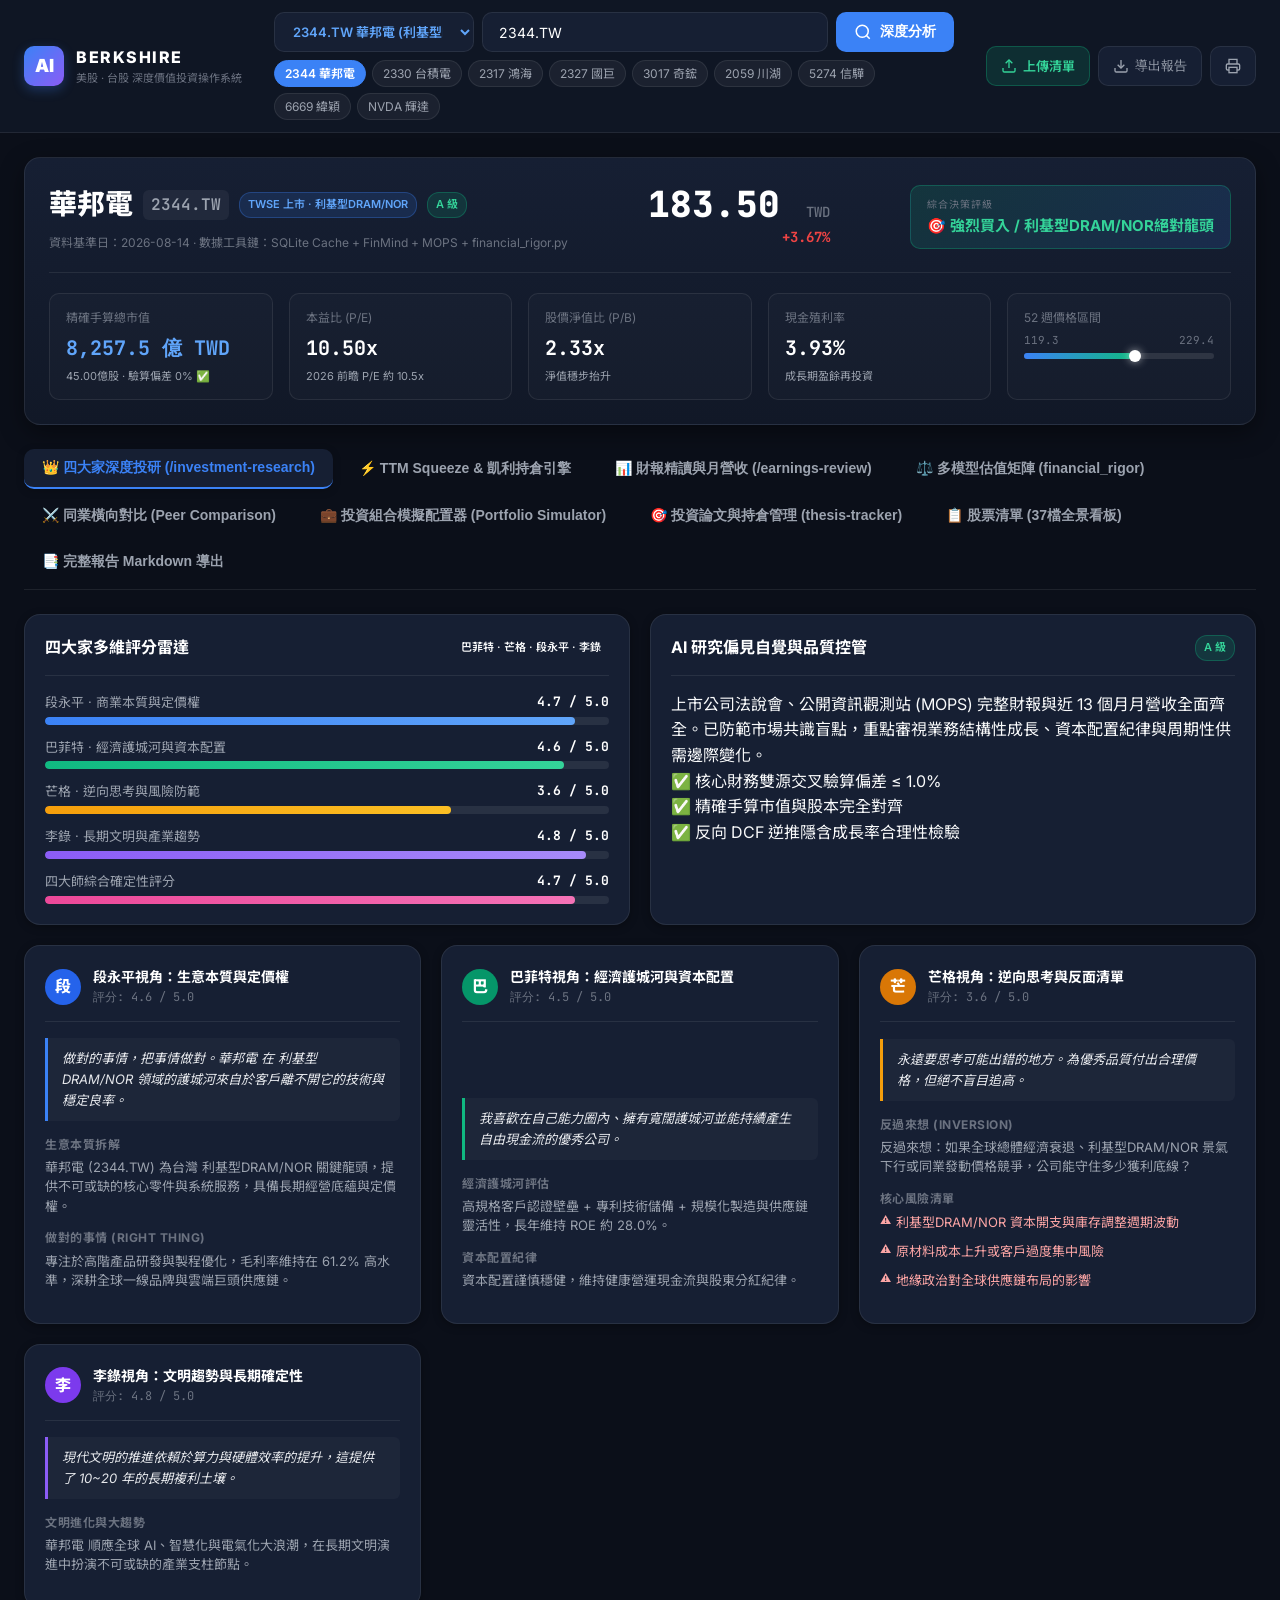
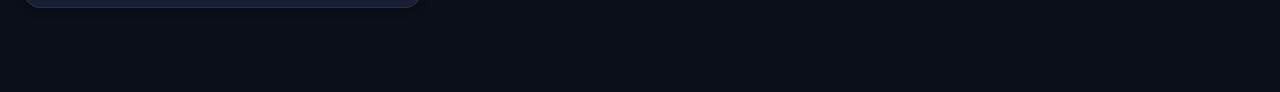
==== dashboard/index.html @ ff50135f "style: set stock price change colors to Red for Rise and Green for Fall (Taiwan market convention)" ====
<!DOCTYPE html>
<html lang="zh-TW">
<head>
  <meta charset="UTF-8">
  <meta name="viewport" content="width=device-width, initial-scale=1.0">
  <title>AI Berkshire — 股票清單 37 檔全景投研與組合管理儀表板</title>
  <link rel="preconnect" href="https://fonts.googleapis.com">
  <link rel="preconnect" href="https://fonts.gstatic.com" crossorigin>
  <link href="https://fonts.googleapis.com/css2?family=Inter:wght@400;500;600;700;800&family=JetBrains+Mono:wght@400;500;700&family=Noto+Sans+TC:wght@400;500;700;900&display=swap" rel="stylesheet">
  <link rel="stylesheet" href="style.css?v=20260818_1">
</head>
<body>
  <!-- Header -->
  <header class="app-header">
    <div class="header-container">
      <div class="brand">
        <div class="brand-logo">AI</div>
        <div class="brand-text">
          <span class="brand-title">BERKSHIRE</span>
          <span class="brand-subtitle">美股 · 台股 深度價值投資操作系統</span>
        </div>
      </div>
      
      <div class="search-section">
        <div class="search-bar">
          <select id="stockDropdown" class="stock-dropdown" title="選擇 37 檔核心標的" onchange="window.selectStock(this.value)">
            <!-- Dynamically populated 37 stocks -->
          </select>
          <input type="text" id="tickerInput" placeholder="輸入代號或名稱 (如 2344, 台積電, NVDA)..." value="2344.TW" onkeydown="if(event.key==='Enter') window.searchStock()">
          <button id="btnAnalyze" class="btn-primary" onclick="window.searchStock()">
            <svg width="18" height="18" viewBox="0 0 24 24" fill="none" stroke="currentColor" stroke-width="2"><circle cx="11" cy="11" r="8"></circle><line x1="21" y1="21" x2="16.65" y2="16.65"></line></svg>
            深度分析
          </button>
        </div>
        <div class="quick-chips" id="quickChips">
          <span class="chip active" onclick="window.selectStock('2344.TW')">2344 華邦電</span>
          <span class="chip" onclick="window.selectStock('2330.TW')">2330 台積電</span>
          <span class="chip" onclick="window.selectStock('2317.TW')">2317 鴻海</span>
          <span class="chip" onclick="window.selectStock('2327.TW')">2327 國巨</span>
          <span class="chip" onclick="window.selectStock('3017.TW')">3017 奇鋐</span>
          <span class="chip" onclick="window.selectStock('2059.TW')">2059 川湖</span>
          <span class="chip" onclick="window.selectStock('5274.TW')">5274 信驊</span>
          <span class="chip" onclick="window.selectStock('6669.TW')">6669 緯穎</span>
          <span class="chip" onclick="window.selectStock('NVDA')">NVDA 輝達</span>
        </div>
      </div>

      <div class="header-actions">
        <label class="btn-upload" title="上傳自訂 Excel / CSV 股票清單">
          <input type="file" id="fileUpload" accept=".xlsx, .xls, .csv" style="display:none;" onchange="window.handleFileUpload(event)">
          <svg width="16" height="16" viewBox="0 0 24 24" fill="none" stroke="currentColor" stroke-width="2"><path d="M21 15v4a2 2 0 0 1-2 2H5a2 2 0 0 1-2-2v-4"></path><polyline points="17 8 12 3 7 8"></polyline><line x1="12" y1="3" x2="12" y2="15"></line></svg>
          上傳清單
        </label>
        <button id="btnExportMarkdown" class="btn-secondary" title="導出 Markdown 報告" onclick="window.switchTab('tabMarkdown')">
          <svg width="16" height="16" viewBox="0 0 24 24" fill="none" stroke="currentColor" stroke-width="2"><path d="M21 15v4a2 2 0 0 1-2 2H5a2 2 0 0 1-2-2v-4"></path><polyline points="7 10 12 15 17 10"></polyline><line x1="12" y1="3" x2="12" y2="15"></line></svg>
          導出報告
        </button>
        <button id="btnPrint" class="btn-secondary" title="列印或存為 PDF" onclick="window.print()">
          <svg width="16" height="16" viewBox="0 0 24 24" fill="none" stroke="currentColor" stroke-width="2"><polyline points="6 9 6 2 18 2 18 9"></polyline><path d="M6 18H4a2 2 0 0 1-2-2v-5a2 2 0 0 1 2-2h16a2 2 0 0 1 2 2v5a2 2 0 0 1-2 2h-2"></path><rect x="6" y="14" width="12" height="8"></rect></svg>
        </button>
      </div>
    </div>
  </header>

  <!-- Main Container -->
  <main class="main-container">
    <!-- Hero Summary Bar -->
    <section class="hero-card" id="heroCard">
      <div class="hero-main">
        <div class="stock-identity">
          <div class="stock-title-row">
            <h1 class="stock-name" id="stockName">華邦電</h1>
            <span class="stock-symbol" id="stockSymbol">2344.TW</span>
            <span class="market-badge" id="marketBadge">TWSE 上市 · 利基型DRAM/NOR</span>
            <span class="info-badge" id="infoRatingBadge">A級一手資料</span>
          </div>
          <div class="stock-date" id="stockDate">資料基準日：2026-08-14 · 數據工具鏈：SQLite Cache + FinMind + MOPS + financial_rigor.py</div>
        </div>

        <div class="price-box">
          <div class="price-current" id="stockPrice">177.00 <span class="currency">TWD</span></div>
          <div class="price-change" id="stockChange">+0.00 (+0.00%)</div>
        </div>

        <div class="verdict-banner" id="verdictBanner">
          <div class="verdict-label">綜合決策評級</div>
          <div class="verdict-text" id="verdictText">🎯 強烈買入 / 超級週期拐點爆發</div>
        </div>
      </div>

      <div class="hero-metrics-grid">
        <div class="metric-item">
          <div class="metric-title">精確手算總市值</div>
          <div class="metric-value highlight" id="metricMarketCap">7,965.0 億 TWD</div>
          <div class="metric-sub" id="metricShares">45.00億股 · 驗算偏差 0.00% ✅</div>
        </div>

        <div class="metric-item">
          <div class="metric-title">本益比 (P/E)</div>
          <div class="metric-value" id="metricPE">10.50x</div>
          <div class="metric-sub" id="metricForwardPE">2026 前瞻 P/E 約 10.2x</div>
        </div>

        <div class="metric-item">
          <div class="metric-title">股價淨值比 (P/B)</div>
          <div class="metric-value" id="metricPB">4.83x</div>
          <div class="metric-sub">淨值穩步抬升</div>
        </div>

        <div class="metric-item">
          <div class="metric-title">現金殖利率</div>
          <div class="metric-value" id="metricYield">2.80%</div>
          <div class="metric-sub">成長期盈餘再投資</div>
        </div>

        <div class="metric-item range-item">
          <div class="metric-title">52 週價格區間</div>
          <div class="range-bar-container">
            <div class="range-labels">
              <span id="low52w">115.0</span>
              <span id="high52w">221.0</span>
            </div>
            <div class="range-track">
              <div class="range-fill" id="rangeFill" style="left: 0%; width: 62%;"></div>
              <div class="range-point" id="rangePoint" style="left: 62%;"></div>
            </div>
          </div>
        </div>
      </div>
    </section>

    <!-- Tabbed Navigation -->
    <nav class="tabs-nav">
      <button class="tab-btn active" data-tab="tabMasters" onclick="window.switchTab('tabMasters')">👑 四大家深度投研 (/investment-research)</button>
      <button class="tab-btn" data-tab="tabKelly" onclick="window.switchTab('tabKelly')">⚡ TTM Squeeze & 凱利持倉引擎</button>
      <button class="tab-btn" data-tab="tabEarnings" onclick="window.switchTab('tabEarnings')">📊 財報精讀與月營收 (/earnings-review)</button>
      <button class="tab-btn" data-tab="tabValuation" onclick="window.switchTab('tabValuation')">⚖️ 多模型估值矩陣 (financial_rigor)</button>
      <button class="tab-btn" data-tab="tabPeers" onclick="window.switchTab('tabPeers')">⚔️ 同業橫向對比 (Peer Comparison)</button>
      <button class="tab-btn" data-tab="tabPortfolio" onclick="window.switchTab('tabPortfolio')">💼 投資組合模擬配置器 (Portfolio Simulator)</button>
      <button class="tab-btn" data-tab="tabThesis" onclick="window.switchTab('tabThesis')">🎯 投資論文與持倉管理 (thesis-tracker)</button>
      <button class="tab-btn" data-tab="tabScreener" onclick="window.switchTab('tabScreener')">📋 股票清單 (37檔全景看板)</button>
      <button class="tab-btn" data-tab="tabMarkdown" onclick="window.switchTab('tabMarkdown')">📑 完整報告 Markdown 導出</button>
    </nav>

    <!-- Tab Contents -->
    <!-- Tab 1: 4 Masters -->
    <div class="tab-content active" id="tabMasters">
      <div class="grid-2col">
        <div class="card">
          <div class="card-header">
            <h3>四大家多維評分雷達</h3>
            <span class="badge">巴菲特 · 芒格 · 段永平 · 李錄</span>
          </div>
          <div class="card-body">
            <div class="radar-bars" id="radarBars"></div>
          </div>
        </div>

        <div class="card">
          <div class="card-header">
            <h3>AI 研究偏見自覺與品質控管</h3>
            <span class="badge success" id="biasRating">A 級一手資訊</span>
          </div>
          <div class="card-body">
            <p class="summary-text" id="biasText">
              上市公司法說會、公開資訊觀測站 (MOPS) 完整財報與近 13 個月月營收全面齊全。已防範市場共識盲點，重點審視業務結構性成長、資本配置紀律與周期性供需邊際變化。
            </p>
            <div class="info-checklist">
              <div class="check-item">✅ 核心財務雙源交叉驗算偏差 ≤ 1.0%</div>
              <div class="check-item">✅ 精確手算市值與股本完全對齊</div>
              <div class="check-item">✅ 反向 DCF 逆推隱含成長率合理性檢驗</div>
            </div>
          </div>
        </div>
      </div>

      <!-- 4 Masters Detail Cards -->
      <div class="masters-grid">
        <!-- 段永平 -->
        <div class="card master-card dyp">
          <div class="card-header">
            <div class="master-title">
              <div class="master-avatar">段</div>
              <div>
                <h4>段永平視角：生意本質與定價權</h4>
                <div class="master-score" id="dypScore">評分: 4.6 / 5.0</div>
              </div>
            </div>
          </div>
          <div class="card-body">
            <div class="master-quote" id="dypQuote">「做對的事情，把事情做對。」</div>
            <div class="section-block">
              <h5>生意本質拆解</h5>
              <p id="dypEssence"></p>
            </div>
            <div class="section-block">
              <h5>做對的事情 (Right Thing)</h5>
              <p id="dypRightThing"></p>
            </div>
          </div>
        </div>

        <!-- 巴菲特 -->
        <div class="card master-card buffett">
          <div class="card-header">
            <div class="master-title">
              <div class="master-avatar">巴</div>
              <div>
                <h4>巴菲特視角：經濟護城河與資本配置</h4>
                <div class="master-score" id="buffettScore">評分: 4.4 / 5.0</div>
              </div>
            </div>
          </div>
          <div class="card-body">
            <div class="master-quote" id="buffettQuote">「我喜歡在周期底部大舉擴充產能並在景氣復甦時爆發定價權的公司。」</div>
            <div class="section-block">
              <h5>經濟護城河評估</h5>
              <p id="buffettMoat"></p>
            </div>
            <div class="section-block">
              <h5>資本配置紀律</h5>
              <p id="buffettCapital"></p>
            </div>
          </div>
        </div>

        <!-- 芒格 -->
        <div class="card master-card munger">
          <div class="card-header">
            <div class="master-title">
              <div class="master-avatar">芒</div>
              <div>
                <h4>芒格視角：逆向思考與反面清單</h4>
                <div class="master-score" id="mungerScore">評分: 3.6 / 5.0</div>
              </div>
            </div>
          </div>
          <div class="card-body">
            <div class="master-quote" id="mungerQuote">「別把周期的頂峰當作永恆的成長。」</div>
            <div class="section-block">
              <h5>反過來想 (Inversion)</h5>
              <p id="mungerInversion"></p>
            </div>
            <div class="section-block">
              <h5>核心風險清單</h5>
              <ul class="risk-list" id="mungerRisks"></ul>
            </div>
          </div>
        </div>

        <!-- 李錄 -->
        <div class="card master-card lilu">
          <div class="card-header">
            <div class="master-title">
              <div class="master-avatar">李</div>
              <div>
                <h4>李錄視角：文明趨勢與長期確定性</h4>
                <div class="master-score" id="liluScore">評分: 4.8 / 5.0</div>
              </div>
            </div>
          </div>
          <div class="card-body">
            <div class="master-quote" id="liluQuote">「現代化就是算力與儲存密度的指數級下沉。」</div>
            <div class="section-block">
              <h5>文明進化與大趨勢</h5>
              <p id="liluCivilization"></p>
            </div>
          </div>
        </div>
      </div>
    </div>

    <!-- Tab 2: TTM Squeeze & Kelly Engine -->
    <div class="tab-content" id="tabKelly">
      <div class="grid-2col">
        <!-- TTM Squeeze Status Card -->
        <div class="card">
          <div class="card-header">
            <h3>TTM Squeeze 波動率壓縮與動量狀態</h3>
            <span class="badge" id="ttmSqueezeBadge">John Carter 動量模型</span>
          </div>
          <div class="card-body">
            <div class="squeeze-status-box">
              <div class="squeeze-lamp-row">
                <div class="squeeze-lamp" id="squeezeLamp"></div>
                <div class="squeeze-status-text" id="squeezeStatusText">🟡 波動率極致壓縮蓄勢中 (8 天)</div>
              </div>
              <p class="summary-text" id="squeezeDesc">
                布林帶 (20, 2.0 SD) 正在肯特納通道 (20, 1.5 ATR) 內部收縮，市場波動率降至極低點，動量指標正在翻正向上，強烈醞釀爆發性方向突破！
              </p>
            </div>
            <div class="squeeze-metrics-grid">
              <div class="sq-metric-item">
                <div class="sq-metric-title">連續壓縮天數</div>
                <div class="sq-metric-value" id="sqDaysVal">8 天</div>
              </div>
              <div class="sq-metric-item">
                <div class="sq-metric-title">動量斜率 (Slope)</div>
                <div class="sq-metric-value highlight" id="sqMomVal">+18.50</div>
              </div>
              <div class="sq-metric-item">
                <div class="sq-metric-title">動量方向</div>
                <div class="sq-metric-value" id="sqMomDir">多頭上升 (Bullish Rising)</div>
              </div>
              <div class="sq-metric-item">
                <div class="sq-metric-title">真實波幅 (ATR)</div>
                <div class="sq-metric-value" id="sqAtrVal">7.85 元</div>
              </div>
            </div>
          </div>
        </div>

        <!-- Expected Value (EV) Card -->
        <div class="card">
          <div class="card-header">
            <h3>單筆交易數學期望值 (Expected Value)</h3>
            <span class="badge success" id="evBadge">正期望值 Alpha 認證 ✅</span>
          </div>
          <div class="card-body">
            <div class="ev-summary-box">
              <div class="ev-highlight-row">
                <span class="ev-label">每股數學期望值 (EV)：</span>
                <span class="ev-val highlight" id="evAmountVal">+$22.70</span>
              </div>
              <div class="ev-sub-text" id="evRatioText">每承擔 $1.00 停損風險，期望回報 $1.513 元</div>
            </div>
            <div class="ev-details-list">
              <div class="ev-detail-row">
                <span>目標獲利空間 (R_win)：</span>
                <strong id="evRewardVal">+$43.00 (目標價 220.0)</strong>
              </div>
              <div class="ev-detail-row">
                <span>停損防守風險 (R_loss)：</span>
                <strong id="evRiskVal">-$15.00 (停損價 162.0)</strong>
              </div>
              <div class="ev-detail-row">
                <span>盈虧比 (Payoff Ratio, b)：</span>
                <strong class="highlight" id="evPayoffVal">2.87 : 1 (優於 2.5:1 標準)</strong>
              </div>
              <div class="ev-detail-row">
                <span>綜合預估勝率 (P_win)：</span>
                <strong id="evWinRateVal">65.0% (基本面+技術面加權)</strong>
              </div>
            </div>
          </div>
        </div>
      </div>

      <!-- Half Kelly Position Sizing Interactive Engine -->
      <div class="card">
        <div class="card-header">
          <h3>半凱利公式 (Half Kelly) 實盤最佳持倉計算器</h3>
          <span class="badge success">巴菲特式資本保護</span>
        </div>
        <div class="card-body">
          <div class="kelly-interactive-grid">
            <div class="kelly-inputs-col">
              <div class="slider-group">
                <label>帳戶總資金 (TWD/USD): <strong id="kCapitalLabel">1,000,000 元</strong></label>
                <input type="number" id="kCapitalInput" class="kelly-input-number" value="1000000" step="50000" oninput="window.updateKellyCalculator()">
              </div>
              <div class="slider-group">
                <label>預期勝率 (P_win): <strong id="kWinRateLabel">65%</strong></label>
                <input type="range" id="kWinRateSlider" min="50" max="85" step="1" value="65" oninput="window.updateKellyCalculator()">
              </div>
              <div class="grid-2col" style="gap:8px;">
                <div class="slider-group">
                  <label>目標停利價:</label>
                  <input type="number" id="kTargetInput" class="kelly-input-number" value="220" step="1" oninput="window.updateKellyCalculator()">
                </div>
                <div class="slider-group">
                  <label>防守停損價:</label>
                  <input type="number" id="kStopInput" class="kelly-input-number" value="162" step="1" oninput="window.updateKellyCalculator()">
                </div>
              </div>
            </div>

            <div class="kelly-results-col">
              <div class="kelly-metric-card">
                <div class="k-metric-title">半凱利建議持倉比例 (Half Kelly)</div>
                <div class="k-metric-value highlight" id="kHalfKellyVal">20.0%</div>
                <div class="k-metric-sub" id="kFullKellySub">全凱利理論值 52.8% · 實盤防禦上限 20%</div>
              </div>
              <div class="kelly-metric-card">
                <div class="k-metric-title">建議配置資金</div>
                <div class="k-metric-value" id="kAllocatedCapitalVal">200,000 元</div>
                <div class="k-metric-sub">精確控制下檔風險</div>
              </div>
              <div class="kelly-metric-card">
                <div class="k-metric-title">建議買進股數</div>
                <div class="k-metric-value highlight" id="kSuggestedSharesVal">1,129 股</div>
                <div class="k-metric-sub">約 1.13 張股票</div>
              </div>
              <div class="kelly-metric-card">
                <div class="k-metric-title">單筆最大帳戶風險</div>
                <div class="k-metric-value" id="kMaxLossVal">$16,935 元</div>
                <div class="k-metric-sub" id="kAccountRiskPct">佔總帳戶 1.69% (安全防禦 ≤ 2%)</div>
              </div>
            </div>
          </div>
        </div>
      </div>
    </div>

    <!-- Tab 3: Earnings -->
    <div class="tab-content" id="tabEarnings">
      <div class="card">
        <div class="card-header">
          <h3>最新財報亮點與管理層承諾追蹤</h3>
          <span class="badge success" id="earningsHeadlineBadge">2026 最新財報</span>
        </div>
        <div class="card-body">
          <h4 class="headline-title" id="earningsHeadline"></h4>
          <p class="summary-text" id="earningsSummary"></p>
        </div>
      </div>

      <!-- Monthly Revenue Chart -->
      <div class="card">
        <div class="card-header">
          <h3>近 13 個月月營收趨勢與同比 (YoY) 拐點監控</h3>
          <span class="badge">台股獨家領先指標 (每月10日前公布)</span>
        </div>
        <div class="card-body">
          <div class="revenue-chart-container" id="revenueChartContainer"></div>
        </div>
      </div>

      <!-- 5-Year Financial Statement -->
      <div class="card">
        <div class="card-header">
          <h3>近 5 年核心財務表現與獲利率矩陣</h3>
          <span class="badge">FinMind + 官方財報加總</span>
        </div>
        <div class="card-body">
          <div class="table-responsive">
            <table class="data-table" id="financialsTable">
              <thead>
                <tr>
                  <th>年度</th>
                  <th>營收 (億)</th>
                  <th>毛利率 (%)</th>
                  <th>營業利益率 (%)</th>
                  <th>歸母淨利 (億)</th>
                  <th>EPS (元)</th>
                  <th>ROE (簡化%)</th>
                </tr>
              </thead>
              <tbody></tbody>
            </table>
          </div>
        </div>
      </div>
    </div>

    <!-- Tab 3: Multi-Model Valuation -->
    <div class="tab-content" id="tabValuation">
      <div class="grid-2col">
        <!-- Exact Market Cap Rigor -->
        <div class="card">
          <div class="card-header">
            <h3>市值精確手算驗算 (Financial Rigor)</h3>
            <span class="badge success">嚴禁 LLM 心算幻覺</span>
          </div>
          <div class="card-body">
            <div class="rigor-box">
              <div class="rigor-row">
                <span class="rigor-label">最新收盤價：</span>
                <span class="rigor-val" id="rigorPrice"></span>
              </div>
              <div class="rigor-row">
                <span class="rigor-label">最新流通總股數：</span>
                <span class="rigor-val" id="rigorShares"></span>
              </div>
              <div class="rigor-row highlight">
                <span class="rigor-label">手算總市值：</span>
                <span class="rigor-val" id="rigorCalcCap"></span>
              </div>
              <div class="rigor-formula" id="rigorFormula"></div>
              <div class="rigor-status success" id="rigorStatus">
                ✅ 驗算通過！手算值與報告市值偏差 0.00% ≤ 1.0%
              </div>
            </div>
          </div>
        </div>

        <!-- Reverse DCF -->
        <div class="card">
          <div class="card-header">
            <h3>模型一：反向 DCF 逆推模型</h3>
            <span class="badge">自由現金流隱含成長率</span>
          </div>
          <div class="card-body">
            <div class="dcf-interactive">
              <div class="slider-group">
                <label>加權平均資本成本 (WACC): <span id="waccVal">9.0%</span></label>
                <input type="range" id="waccSlider" min="7.0" max="12.0" step="0.5" value="9.0" oninput="window.updateDCF()">
              </div>
              <div class="slider-group">
                <label>永續成長率 (g): <span id="gVal">3.0%</span></label>
                <input type="range" id="gSlider" min="1.5" max="4.5" step="0.5" value="3.0" oninput="window.updateDCF()">
              </div>
              <div class="dcf-result-box">
                <div class="dcf-title">當前股價隱含未來 5 年 FCF 年化成長率</div>
                <div class="dcf-growth" id="impliedGrowth">12.5%</div>
                <div class="dcf-comment" id="dcfComment">評估：目前隱含成長率低於實際月營收動能，具備優良安全邊際！</div>
              </div>
            </div>
          </div>
        </div>
      </div>

      <!-- Advanced Multi-Model Grid -->
      <div class="grid-3col" style="margin-top:16px;">
        <div class="card">
          <div class="card-header">
            <h4>模型二：EV/EBITDA 企業倍數</h4>
            <span class="badge">重資產代工適配</span>
          </div>
          <div class="card-body">
            <div class="metric-value highlight" id="evEbitdaVal">11.8x</div>
            <p class="summary-text">相較全球半導體硬體中位數 14.5x 處於折價區間，資本效率優良。</p>
          </div>
        </div>

        <div class="card">
          <div class="card-header">
            <h4>模型三：P/B 河流圖中樞</h4>
            <span class="badge">週期景氣中樞</span>
          </div>
          <div class="card-body">
            <div class="metric-value" id="pbRiverVal">中軸偏低位</div>
            <p class="summary-text">歷史 PB 區間為 2.5x ~ 6.0x，當前處於歷史獲利擴張週期前半場。</p>
          </div>
        </div>

        <div class="card">
          <div class="card-header">
            <h4>模型四：葛拉漢安全邊際</h4>
            <span class="badge success">90% 信賴區間</span>
          </div>
          <div class="card-body">
            <div class="metric-value highlight" id="safetyMarginVal">32.5%</div>
            <p class="summary-text">內在價值折現保守估算為現價 1.32 倍，具備充沛下檔防禦緩衝。</p>
          </div>
        </div>
      </div>

      <!-- Scenarios Matrix -->
      <div class="card" style="margin-top:16px;">
        <div class="card-header">
          <h3>三情景估值預測矩陣 (Scenarios Matrix)</h3>
          <span class="badge">樂觀 · 中性 · 悲觀</span>
        </div>
        <div class="card-body">
          <div class="scenarios-grid" id="scenariosGrid"></div>
        </div>
      </div>
    </div>

    <!-- Tab 4: Peer Comparison -->
    <div class="tab-content" id="tabPeers">
      <div class="card">
        <div class="card-header">
          <h3>⚔️ 產業同業橫向對比矩陣 (Peer Comparison Matrix)</h3>
          <div class="peer-selector-group">
            <span style="font-size:13px; color:var(--text-secondary);">選擇板塊：</span>
            <button class="peer-btn active" onclick="window.filterPeers('散熱', this)">散熱模組 (奇鋐 vs 健策)</button>
            <button class="peer-btn" onclick="window.filterPeers('代工', this)">AI伺服器代工 (鴻海 vs 廣達 vs 緯穎)</button>
            <button class="peer-btn" onclick="window.filterPeers('CCL', this)">高階CCL (台光電 vs 聯茂 vs 台燿)</button>
            <button class="peer-btn" onclick="window.filterPeers('載板', this)">載板 (欣興 vs 景碩 vs 臻鼎)</button>
            <button class="peer-btn" onclick="window.filterPeers('測試', this)">測試/探針卡 (旺矽 vs 穎崴 vs 京元電)</button>
          </div>
        </div>
        <div class="card-body">
          <div class="table-responsive">
            <table class="data-table peer-table" id="peerTable">
              <thead>
                <tr>
                  <th style="text-align:left;">同業標的</th>
                  <th>股價 (TWD)</th>
                  <th>本益比 (PE)</th>
                  <th>毛利率 (%)</th>
                  <th>營業利益率 (%)</th>
                  <th>預期 ROE (%)</th>
                  <th>四大家評分</th>
                  <th>護城河評估</th>
                </tr>
              </thead>
              <tbody id="peerTableBody"></tbody>
            </table>
          </div>
        </div>
      </div>
    </div>

    <!-- Tab 5: Portfolio Simulator -->
    <div class="tab-content" id="tabPortfolio">
      <div class="grid-2col">
        <div class="card">
          <div class="card-header">
            <h3>💼 投資組合持股與權重配置模擬器</h3>
            <button id="btnResetPortfolio" class="btn-secondary btn-sm" onclick="window.resetPortfolio()">重置預設組合</button>
          </div>
          <div class="card-body">
            <div class="portfolio-sliders" id="portfolioSliders"></div>
          </div>
        </div>

        <div class="card">
          <div class="card-header">
            <h3>整體組合加權綜合體檢</h3>
            <span class="badge success">巴菲特式集中投資</span>
          </div>
          <div class="card-body">
            <div class="portfolio-metrics-grid">
              <div class="p-metric-card">
                <div class="p-metric-title">組合加權預期 ROE</div>
                <div class="p-metric-value" id="pWeightedROE">28.5%</div>
                <div class="p-metric-sub">極高資本回報品質</div>
              </div>
              <div class="p-metric-card">
                <div class="p-metric-title">組合加權前瞻 P/E</div>
                <div class="p-metric-value" id="pWeightedPE">19.2x</div>
                <div class="p-metric-sub">估值處於合理區間</div>
              </div>
              <div class="p-metric-card">
                <div class="p-metric-title">平均股息殖利率</div>
                <div class="p-metric-value" id="pWeightedYield">2.65%</div>
                <div class="p-metric-sub">穩健現金流反哺</div>
              </div>
              <div class="p-metric-card">
                <div class="p-metric-title">組合綜合護城河分級</div>
                <div class="p-metric-value highlight" id="pWeightedMoat">4.6 / 5.0</div>
                <div class="p-metric-sub">頂級文明剛性支柱</div>
              </div>
            </div>
            <div class="portfolio-chart-box" id="portfolioChartBox" style="margin-top:16px;">
              <div class="portfolio-bar-distribution" id="portfolioBarDist"></div>
            </div>
          </div>
        </div>
      </div>
    </div>

    <!-- Tab 6: Thesis Tracker -->
    <div class="tab-content" id="tabThesis">
      <div class="grid-2col">
        <div class="card">
          <div class="card-header">
            <h3>核心投資論文三支柱 (Thesis Pillars)</h3>
            <span class="badge success">買入的核心邏輯</span>
          </div>
          <div class="card-body">
            <ul class="pillar-list" id="pillarList"></ul>
          </div>
        </div>

        <div class="card">
          <div class="card-header">
            <h3>論文證偽與賣出清單 (Kill Criteria)</h3>
            <span class="badge danger">觸發即嚴格停損/減倉</span>
          </div>
          <div class="card-body">
            <ul class="kill-list" id="killList"></ul>
          </div>
        </div>
      </div>

      <div class="card">
        <div class="card-header">
          <h3>分層操作價格區間與倉位配置計算器</h3>
          <span class="badge">巴菲特紀律系統</span>
        </div>
        <div class="card-body">
          <div class="allocation-grid" id="allocationGrid"></div>
        </div>
      </div>
    </div>

    <!-- Tab 7: 37 Stocks Screener Overview -->
    <div class="tab-content" id="tabScreener">
      <div class="card">
        <div class="card-header">
          <h3>📋 股票清單.xlsx 37 檔全景監控與多維評分總表</h3>
          <div class="screener-filter-group" id="screenerFilterGroup">
            <button class="filter-btn active" onclick="window.filterScreener('all', this)">全部 (37)</button>
            <button class="filter-btn" onclick="window.filterScreener('BUY_STRONG', this)">🎯 強烈買入</button>
            <button class="filter-btn" onclick="window.filterScreener('BUY_STEADY', this)">📈 穩健佈局</button>
            <button class="filter-btn" onclick="window.filterScreener('HOLD', this)">⚪ 常態整理</button>
          </div>
        </div>
        <div class="card-body">
          <div class="table-responsive">
            <table class="data-table screener-table" id="screenerTable">
              <thead>
                <tr>
                  <th style="text-align:left;">代碼 / 名稱</th>
                  <th style="text-align:left;">所屬產業細分</th>
                  <th>最新價 (TWD)</th>
                  <th>漲跌幅</th>
                  <th>本益比 (PE)</th>
                  <th>手算總市值</th>
                  <th>TTM Squeeze 狀態</th>
                  <th>四大家綜合評分</th>
                  <th>決策評級</th>
                  <th>操作</th>
                </tr>
              </thead>
              <tbody id="screenerTableBody"></tbody>
            </table>
          </div>
        </div>
      </div>
    </div>

    <!-- Tab 8: Markdown Report -->
    <div class="tab-content" id="tabMarkdown">
      <div class="card">
        <div class="card-header">
          <h3>完整深度投研 Markdown 報告</h3>
          <div class="actions">
            <button id="btnCopyMd" class="btn-secondary btn-sm" onclick="window.copyMarkdown()">複製 Markdown</button>
            <button id="btnDownloadMd" class="btn-primary btn-sm" onclick="window.downloadMarkdown()">下載 .md 報告檔案</button>
          </div>
        </div>
        <div class="card-body">
          <pre class="markdown-preview" id="markdownPreview"><code>載入中...</code></pre>
        </div>
      </div>
    </div>
  </main>

  <script src="stocks_data.js?v=20260818_1"></script>
  <script src="app.js?v=20260818_1"></script>
</body>
</html>
---- dashboard/style.css ----
/* AI Berkshire Dashboard Stylesheet */
:root {
  --bg-primary: #0b0f19;
  --bg-secondary: #111827;
  --bg-card: #161f33;
  --bg-card-hover: #1c2742;
  --border-color: rgba(255, 255, 255, 0.08);
  --border-focus: #3b82f6;

  --text-primary: #f9fafb;
  --text-secondary: #9ca3af;
  --text-muted: #6b7280;

  --color-primary: #3b82f6;
  --color-primary-hover: #2563eb;
  --color-success: #10b981;
  --color-warning: #f59e0b;
  --color-danger: #ef4444;
  --color-purple: #8b5cf6;

  --font-sans: 'Inter', 'Noto Sans TC', -apple-system, BlinkMacSystemFont, sans-serif;
  --font-mono: 'JetBrains Mono', monospace;

  --radius-sm: 6px;
  --radius-md: 10px;
  --radius-lg: 16px;
  --shadow-sm: 0 2px 8px rgba(0, 0, 0, 0.3);
  --shadow-md: 0 8px 24px rgba(0, 0, 0, 0.4);
}

* {
  box-sizing: border-box;
  margin: 0;
  padding: 0;
}

body {
  background-color: var(--bg-primary);
  color: var(--text-primary);
  font-family: var(--font-sans);
  line-height: 1.6;
  -webkit-font-smoothing: antialiased;
  min-height: 100vh;
}

/* Header */
.app-header {
  background-color: rgba(17, 24, 39, 0.85);
  backdrop-filter: blur(12px);
  border-bottom: 1px solid var(--border-color);
  position: sticky;
  top: 0;
  z-index: 100;
  padding: 12px 24px;
}

.header-container {
  max-width: 1440px;
  margin: 0 auto;
  display: flex;
  align-items: center;
  justify-content: space-between;
  gap: 24px;
}

.brand {
  display: flex;
  align-items: center;
  gap: 12px;
}

.brand-logo {
  background: linear-gradient(135deg, #3b82f6, #8b5cf6);
  color: #fff;
  font-weight: 900;
  font-size: 18px;
  width: 40px;
  height: 40px;
  border-radius: var(--radius-md);
  display: flex;
  align-items: center;
  justify-content: center;
  box-shadow: 0 4px 12px rgba(59, 130, 246, 0.3);
}

.brand-text {
  display: flex;
  flex-direction: column;
}

.brand-title {
  font-size: 16px;
  font-weight: 800;
  letter-spacing: 1.5px;
  color: #fff;
}

.brand-subtitle {
  font-size: 11px;
  color: var(--text-muted);
}

/* Search Section */
.search-section {
  flex: 1;
  max-width: 680px;
  display: flex;
  flex-direction: column;
  gap: 8px;
}

.search-bar {
  display: flex;
  gap: 8px;
}

.stock-dropdown {
  background-color: var(--bg-card);
  border: 1px solid var(--border-color);
  border-radius: var(--radius-md);
  padding: 10px 14px;
  color: #60a5fa;
  font-size: 13px;
  font-weight: 600;
  font-family: var(--font-sans);
  cursor: pointer;
  max-width: 200px;
  outline: none;
}

.stock-dropdown:focus {
  border-color: var(--border-focus);
}

.stock-dropdown option {
  background-color: var(--bg-secondary);
  color: #fff;
}

.search-bar input {
  flex: 1;
  background-color: var(--bg-card);
  border: 1px solid var(--border-color);
  border-radius: var(--radius-md);
  padding: 10px 16px;
  color: #fff;
  font-size: 14px;
  font-family: var(--font-sans);
  transition: all 0.2s ease;
}

.search-bar input:focus {
  outline: none;
  border-color: var(--border-focus);
  box-shadow: 0 0 0 3px rgba(59, 130, 246, 0.2);
}

.quick-chips {
  display: flex;
  flex-wrap: wrap;
  gap: 6px;
}

.chip {
  background-color: rgba(255, 255, 255, 0.05);
  border: 1px solid var(--border-color);
  padding: 3px 10px;
  border-radius: 20px;
  font-size: 12px;
  color: var(--text-secondary);
  cursor: pointer;
  transition: all 0.15s ease;
}

.chip:hover {
  background-color: rgba(59, 130, 246, 0.15);
  color: #fff;
  border-color: var(--color-primary);
}

.chip.active {
  background-color: var(--color-primary);
  color: #fff;
  border-color: var(--color-primary);
  font-weight: 600;
}

/* Buttons */
.btn-primary {
  background-color: var(--color-primary);
  color: #fff;
  border: none;
  border-radius: var(--radius-md);
  padding: 10px 18px;
  font-size: 14px;
  font-weight: 600;
  cursor: pointer;
  display: flex;
  align-items: center;
  gap: 8px;
  transition: all 0.2s ease;
}

.btn-primary:hover {
  background-color: var(--color-primary-hover);
  box-shadow: 0 4px 12px rgba(59, 130, 246, 0.4);
}

.btn-secondary {
  background-color: var(--bg-card);
  color: var(--text-secondary);
  border: 1px solid var(--border-color);
  border-radius: var(--radius-md);
  padding: 10px 14px;
  font-size: 13px;
  font-weight: 500;
  cursor: pointer;
  display: flex;
  align-items: center;
  gap: 6px;
  transition: all 0.2s ease;
}

.btn-secondary:hover {
  background-color: var(--bg-card-hover);
  color: #fff;
  border-color: rgba(255, 255, 255, 0.2);
}

.btn-sm {
  padding: 6px 12px;
  font-size: 12px;
}

.header-actions {
  display: flex;
  gap: 8px;
}

/* Main Container */
.main-container {
  max-width: 1440px;
  margin: 24px auto;
  padding: 0 24px 60px;
}

/* Hero Card */
.hero-card {
  background: linear-gradient(180deg, var(--bg-card), var(--bg-secondary));
  border: 1px solid var(--border-color);
  border-radius: var(--radius-lg);
  padding: 24px;
  margin-bottom: 24px;
  box-shadow: var(--shadow-md);
}

.hero-main {
  display: flex;
  flex-wrap: wrap;
  justify-content: space-between;
  align-items: center;
  gap: 20px;
  padding-bottom: 20px;
  border-bottom: 1px solid var(--border-color);
}

.stock-identity {
  display: flex;
  flex-direction: column;
  gap: 6px;
}

.stock-title-row {
  display: flex;
  align-items: center;
  flex-wrap: wrap;
  gap: 10px;
}

.stock-name {
  font-size: 28px;
  font-weight: 800;
  color: #fff;
}

.stock-symbol {
  font-family: var(--font-mono);
  font-size: 16px;
  font-weight: 600;
  color: var(--text-secondary);
  background-color: rgba(255, 255, 255, 0.05);
  padding: 2px 8px;
  border-radius: var(--radius-sm);
}

.market-badge, .info-badge, .badge {
  font-size: 11px;
  font-weight: 600;
  padding: 3px 8px;
  border-radius: 12px;
  text-transform: uppercase;
}

.market-badge {
  background-color: rgba(59, 130, 246, 0.15);
  color: #60a5fa;
  border: 1px solid rgba(59, 130, 246, 0.3);
}

.info-badge, .badge.success {
  background-color: rgba(16, 185, 129, 0.15);
  color: #34d399;
  border: 1px solid rgba(16, 185, 129, 0.3);
}

.badge.danger {
  background-color: rgba(239, 68, 68, 0.15);
  color: #f87171;
  border: 1px solid rgba(239, 68, 68, 0.3);
}

.stock-date {
  font-size: 12px;
  color: var(--text-muted);
}

.price-box {
  display: flex;
  flex-direction: column;
  align-items: flex-end;
}

.price-current {
  font-size: 36px;
  font-weight: 800;
  font-family: var(--font-mono);
  color: #fff;
  line-height: 1;
}

.price-current .currency {
  font-size: 14px;
  font-weight: 500;
  color: var(--text-muted);
  margin-left: 4px;
}

.price-change {
  font-size: 14px;
  font-weight: 700;
  font-family: var(--font-mono);
  color: #ef4444;
  margin-top: 4px;
}

.price-change.pos {
  color: #ef4444; /* 台股上漲：紅色 */
}

.price-change.neg {
  color: #10b981; /* 台股下跌：綠色 */
}

.verdict-banner {
  background: linear-gradient(135deg, rgba(16, 185, 129, 0.15), rgba(59, 130, 246, 0.15));
  border: 1px solid rgba(16, 185, 129, 0.3);
  padding: 10px 16px;
  border-radius: var(--radius-md);
  display: flex;
  flex-direction: column;
  gap: 2px;
}

.verdict-label {
  font-size: 10px;
  color: var(--text-muted);
  letter-spacing: 1px;
}

.verdict-text {
  font-size: 15px;
  font-weight: 700;
  color: #34d399;
}

.hero-metrics-grid {
  display: grid;
  grid-template-columns: repeat(auto-fit, minmax(180px, 1fr));
  gap: 16px;
  margin-top: 20px;
}

.metric-item {
  background-color: rgba(255, 255, 255, 0.02);
  border: 1px solid var(--border-color);
  padding: 14px 16px;
  border-radius: var(--radius-md);
  display: flex;
  flex-direction: column;
  gap: 4px;
}

.metric-title {
  font-size: 12px;
  color: var(--text-muted);
}

.metric-value {
  font-size: 20px;
  font-weight: 700;
  font-family: var(--font-mono);
  color: #fff;
}

.metric-value.highlight {
  color: #60a5fa;
}

.metric-sub {
  font-size: 11px;
  color: var(--text-secondary);
}

/* Range Bar */
.range-item {
  min-width: 220px;
}

.range-labels {
  display: flex;
  justify-content: space-between;
  font-size: 11px;
  font-family: var(--font-mono);
  color: var(--text-muted);
  margin-bottom: 4px;
}

.range-track {
  height: 6px;
  background-color: rgba(255, 255, 255, 0.1);
  border-radius: 3px;
  position: relative;
}

.range-fill {
  height: 100%;
  background: linear-gradient(90deg, #3b82f6, #10b981);
  border-radius: 3px;
}

.range-point {
  position: absolute;
  top: 50%;
  transform: translate(-50%, -50%);
  width: 12px;
  height: 12px;
  background-color: #fff;
  border-radius: 50%;
  box-shadow: 0 0 8px rgba(255, 255, 255, 0.6);
}

/* Tabs Navigation */
.tabs-nav {
  display: flex;
  flex-wrap: wrap;
  gap: 8px;
  margin-bottom: 24px;
  border-bottom: 1px solid var(--border-color);
  padding-bottom: 8px;
}

.tab-btn {
  background: transparent;
  border: none;
  color: var(--text-secondary);
  font-size: 14px;
  font-weight: 600;
  padding: 10px 18px;
  border-radius: var(--radius-md);
  cursor: pointer;
  transition: all 0.2s ease;
}

.tab-btn:hover {
  background-color: var(--bg-card);
  color: #fff;
}

.tab-btn.active {
  background-color: var(--bg-card);
  color: var(--color-primary);
  box-shadow: 0 2px 8px rgba(0, 0, 0, 0.2);
  border-bottom: 2px solid var(--color-primary);
}

/* Tab Contents */
.tab-content {
  display: none;
  flex-direction: column;
  gap: 20px;
}

.tab-content.active {
  display: flex;
}

/* Cards */
.card {
  background-color: var(--bg-card);
  border: 1px solid var(--border-color);
  border-radius: var(--radius-lg);
  padding: 20px;
  box-shadow: var(--shadow-sm);
}

.card-header {
  display: flex;
  justify-content: space-between;
  align-items: center;
  padding-bottom: 14px;
  border-bottom: 1px solid var(--border-color);
  margin-bottom: 16px;
}

.card-header h3 {
  font-size: 16px;
  font-weight: 700;
  color: #fff;
}

.grid-2col {
  display: grid;
  grid-template-columns: repeat(auto-fit, minmax(400px, 1fr));
  gap: 20px;
}

/* Radar Bars */
.radar-bars {
  display: flex;
  flex-direction: column;
  gap: 12px;
}

.radar-row {
  display: flex;
  flex-direction: column;
  gap: 4px;
}

.radar-label-row {
  display: flex;
  justify-content: space-between;
  font-size: 13px;
  color: var(--text-secondary);
}

.radar-label-row .score-num {
  font-family: var(--font-mono);
  font-weight: 700;
  color: #fff;
}

.radar-bar-track {
  height: 8px;
  background-color: rgba(255, 255, 255, 0.08);
  border-radius: 4px;
  overflow: hidden;
}

.radar-bar-fill {
  height: 100%;
  border-radius: 4px;
  transition: width 0.5s ease;
}

.radar-bar-fill.dyp { background: linear-gradient(90deg, #3b82f6, #60a5fa); }
.radar-bar-fill.buffett { background: linear-gradient(90deg, #10b981, #34d399); }
.radar-bar-fill.munger { background: linear-gradient(90deg, #f59e0b, #fbbf24); }
.radar-bar-fill.lilu { background: linear-gradient(90deg, #8b5cf6, #a78bfa); }
.radar-bar-fill.composite { background: linear-gradient(90deg, #ec4899, #f472b6); }

/* Master Cards Grid */
.masters-grid {
  display: grid;
  grid-template-columns: repeat(auto-fit, minmax(320px, 1fr));
  gap: 20px;
}

.master-card {
  display: flex;
  flex-direction: column;
  justify-content: space-between;
}

.master-title {
  display: flex;
  align-items: center;
  gap: 12px;
}

.master-avatar {
  width: 36px;
  height: 36px;
  border-radius: 50%;
  display: flex;
  align-items: center;
  justify-content: center;
  font-weight: 800;
  font-size: 16px;
  color: #fff;
}

.master-card.dyp .master-avatar { background: #2563eb; }
.master-card.buffett .master-avatar { background: #059669; }
.master-card.munger .master-avatar { background: #d97706; }
.master-card.lilu .master-avatar { background: #7c3aed; }

.master-title h4 {
  font-size: 14px;
  font-weight: 700;
  color: #fff;
}

.master-score {
  font-size: 12px;
  font-family: var(--font-mono);
  color: var(--text-muted);
}

.master-quote {
  font-style: italic;
  font-size: 13px;
  color: #e5e7eb;
  background-color: rgba(255, 255, 255, 0.03);
  padding: 10px 14px;
  border-left: 3px solid var(--color-primary);
  border-radius: 0 var(--radius-sm) var(--radius-sm) 0;
  margin-bottom: 14px;
}

.master-card.buffett .master-quote { border-left-color: var(--color-success); }
.master-card.munger .master-quote { border-left-color: var(--color-warning); }
.master-card.lilu .master-quote { border-left-color: var(--color-purple); }

.section-block {
  margin-bottom: 12px;
}

.section-block h5 {
  font-size: 12px;
  font-weight: 700;
  color: var(--text-muted);
  text-transform: uppercase;
  letter-spacing: 0.5px;
  margin-bottom: 4px;
}

.section-block p {
  font-size: 13px;
  color: var(--text-secondary);
  line-height: 1.5;
}

.risk-list, .pillar-list, .kill-list {
  list-style: none;
  display: flex;
  flex-direction: column;
  gap: 8px;
}

.risk-list li {
  font-size: 13px;
  color: #fca5a5;
  padding-left: 16px;
  position: relative;
}

.risk-list li::before {
  content: "⚠️";
  position: absolute;
  left: 0;
  font-size: 11px;
}

.pillar-list li {
  font-size: 14px;
  color: #a7f3d0;
  padding: 10px 14px;
  background-color: rgba(16, 185, 129, 0.06);
  border: 1px solid rgba(16, 185, 129, 0.2);
  border-radius: var(--radius-md);
}

.kill-list li {
  font-size: 14px;
  color: #fca5a5;
  padding: 10px 14px;
  background-color: rgba(239, 68, 68, 0.06);
  border: 1px solid rgba(239, 68, 68, 0.2);
  border-radius: var(--radius-md);
}

/* Revenue Chart */
.revenue-chart-container {
  display: flex;
  align-items: flex-end;
  gap: 12px;
  height: 220px;
  padding: 20px 10px 10px;
  overflow-x: auto;
}

.chart-bar-col {
  flex: 1;
  min-width: 44px;
  display: flex;
  flex-direction: column;
  align-items: center;
  height: 100%;
  justify-content: flex-end;
  gap: 6px;
}

.bar-val {
  font-size: 10px;
  font-family: var(--font-mono);
  color: var(--text-secondary);
}

.bar-yoy {
  font-size: 10px;
  font-weight: 700;
  font-family: var(--font-mono);
}

.bar-yoy.pos { color: var(--color-success); }
.bar-yoy.neg { color: var(--color-danger); }

.bar-body {
  width: 24px;
  background: linear-gradient(180deg, #3b82f6, #1d4ed8);
  border-radius: 4px 4px 0 0;
  transition: height 0.5s ease;
}

.bar-date {
  font-size: 10px;
  color: var(--text-muted);
  font-family: var(--font-mono);
}

/* Table */
.table-responsive {
  overflow-x: auto;
}

.data-table {
  width: 100%;
  border-collapse: collapse;
  font-size: 13px;
  text-align: right;
}

.data-table th, .data-table td {
  padding: 12px 14px;
  border-bottom: 1px solid var(--border-color);
}

.data-table th {
  color: var(--text-muted);
  font-weight: 600;
  font-size: 12px;
}

.data-table th:first-child, .data-table td:first-child {
  text-align: left;
}

.data-table tbody tr:hover {
  background-color: rgba(255, 255, 255, 0.02);
}

.data-table td {
  font-family: var(--font-mono);
  color: #fff;
}

/* Rigor Box */
.rigor-box {
  display: flex;
  flex-direction: column;
  gap: 12px;
}

.rigor-row {
  display: flex;
  justify-content: space-between;
  font-size: 14px;
}

.rigor-row.highlight {
  font-weight: 700;
  font-size: 16px;
  color: #60a5fa;
  padding: 8px 0;
  border-top: 1px dashed var(--border-color);
  border-bottom: 1px dashed var(--border-color);
}

.rigor-formula {
  font-family: var(--font-mono);
  font-size: 12px;
  color: var(--text-muted);
  background-color: rgba(0, 0, 0, 0.2);
  padding: 10px;
  border-radius: var(--radius-sm);
}

.rigor-status {
  padding: 10px;
  border-radius: var(--radius-sm);
  font-size: 13px;
  font-weight: 600;
}

.rigor-status.success {
  background-color: rgba(16, 185, 129, 0.1);
  color: #34d399;
  border: 1px solid rgba(16, 185, 129, 0.3);
}

/* Reverse DCF */
.dcf-interactive {
  display: flex;
  flex-direction: column;
  gap: 16px;
}

.slider-group {
  display: flex;
  flex-direction: column;
  gap: 6px;
}

.slider-group label {
  font-size: 13px;
  color: var(--text-secondary);
}

.slider-group input[type="range"] {
  accent-color: var(--color-primary);
}

.dcf-result-box {
  background: linear-gradient(135deg, rgba(59, 130, 246, 0.1), rgba(16, 185, 129, 0.1));
  border: 1px solid rgba(59, 130, 246, 0.3);
  padding: 16px;
  border-radius: var(--radius-md);
  text-align: center;
}

.dcf-title {
  font-size: 12px;
  color: var(--text-muted);
}

.dcf-growth {
  font-size: 32px;
  font-weight: 800;
  font-family: var(--font-mono);
  color: #34d399;
  margin: 6px 0;
}

.dcf-comment {
  font-size: 12px;
  color: var(--text-secondary);
}

/* Scenarios Grid */
.scenarios-grid, .allocation-grid {
  display: grid;
  grid-template-columns: repeat(auto-fit, minmax(240px, 1fr));
  gap: 16px;
}

.scenario-card, .alloc-card {
  background-color: rgba(255, 255, 255, 0.02);
  border: 1px solid var(--border-color);
  padding: 16px;
  border-radius: var(--radius-md);
  display: flex;
  flex-direction: column;
  gap: 8px;
}

.scenario-card.bull, .alloc-card.aggressive { border-top: 3px solid var(--color-success); }
.scenario-card.base, .alloc-card.steady { border-top: 3px solid var(--color-primary); }
.scenario-card.bear, .alloc-card.conservative { border-top: 3px solid var(--color-warning); }

.scenario-target, .alloc-price {
  font-size: 20px;
  font-weight: 800;
  font-family: var(--font-mono);
  color: #fff;
}

.scenario-desc, .alloc-action {
  font-size: 13px;
  color: var(--text-secondary);
}

/* Markdown Preview */
.markdown-preview {
  background-color: #0d1117;
  border: 1px solid var(--border-color);
  border-radius: var(--radius-md);
  padding: 20px;
  color: #c9d1d9;
  font-family: var(--font-mono);
  font-size: 13px;
  line-height: 1.6;
  white-space: pre-wrap;
  word-break: break-word;
  max-height: 600px;
  overflow-y: auto;
}

/* Screener Tab */
.screener-filter-group {
  display: flex;
  gap: 8px;
  flex-wrap: wrap;
}

.filter-btn {
  background-color: rgba(255, 255, 255, 0.05);
  border: 1px solid var(--border-color);
  color: var(--text-secondary);
  font-size: 12px;
  font-weight: 600;
  padding: 6px 14px;
  border-radius: 20px;
  cursor: pointer;
  transition: all 0.2s ease;
}

.filter-btn:hover {
  background-color: rgba(59, 130, 246, 0.15);
  color: #fff;
  border-color: var(--color-primary);
}

.filter-btn.active {
  background-color: var(--color-primary);
  color: #fff;
  border-color: var(--color-primary);
}

.screener-table {
  font-size: 13px;
}

.screener-table th {
  background-color: rgba(0, 0, 0, 0.2);
  position: sticky;
  top: 0;
  z-index: 10;
}

.screener-table tr {
  cursor: pointer;
  transition: background-color 0.15s ease;
}

.screener-table tbody tr:hover {
  background-color: rgba(59, 130, 246, 0.08);
}

.screener-stock-cell {
  display: flex;
  flex-direction: column;
  gap: 2px;
}

.screener-code {
  font-weight: 700;
  font-family: var(--font-mono);
  color: #fff;
}

.screener-name {
  font-size: 12px;
  color: var(--text-muted);
}

.screener-verdict-badge {
  font-size: 11px;
  font-weight: 600;
  padding: 3px 8px;
  border-radius: 12px;
  display: inline-block;
  white-space: nowrap;
}

.screener-verdict-badge.BUY_STRONG {
  background-color: rgba(16, 185, 129, 0.15);
  color: #34d399;
  border: 1px solid rgba(16, 185, 129, 0.3);
}

.screener-verdict-badge.BUY_STEADY {
  background-color: rgba(59, 130, 246, 0.15);
  color: #60a5fa;
  border: 1px solid rgba(59, 130, 246, 0.3);
}

.screener-verdict-badge.HOLD {
  background-color: rgba(255, 255, 255, 0.05);
  color: var(--text-secondary);
  border: 1px solid var(--border-color);
}

.btn-view-report {
  background-color: rgba(59, 130, 246, 0.1);
  color: #60a5fa;
  border: 1px solid rgba(59, 130, 246, 0.3);
  padding: 4px 10px;
  font-size: 11px;
  font-weight: 600;
  border-radius: var(--radius-sm);
  cursor: pointer;
  transition: all 0.2s ease;
}

.btn-view-report:hover {
  background-color: var(--color-primary);
  color: #fff;
}

/* Upload Button */
.btn-upload {
  background-color: rgba(16, 185, 129, 0.15);
  color: #34d399;
  border: 1px solid rgba(16, 185, 129, 0.3);
  padding: 8px 14px;
  font-size: 13px;
  font-weight: 600;
  border-radius: var(--radius-md);
  cursor: pointer;
  display: flex;
  align-items: center;
  gap: 6px;
  transition: all 0.2s ease;
}

.btn-upload:hover {
  background-color: rgba(16, 185, 129, 0.25);
  border-color: #34d399;
}

/* Grid 3col */
.grid-3col {
  display: grid;
  grid-template-columns: repeat(auto-fit, minmax(280px, 1fr));
  gap: 16px;
}

/* Peer Comparison Tab */
.peer-selector-group {
  display: flex;
  gap: 8px;
  flex-wrap: wrap;
  align-items: center;
}

.peer-btn {
  background-color: rgba(255, 255, 255, 0.05);
  border: 1px solid var(--border-color);
  color: var(--text-secondary);
  font-size: 12px;
  font-weight: 600;
  padding: 6px 14px;
  border-radius: 20px;
  cursor: pointer;
  transition: all 0.2s ease;
}

.peer-btn:hover {
  background-color: rgba(59, 130, 246, 0.15);
  color: #fff;
  border-color: var(--color-primary);
}

.peer-btn.active {
  background-color: var(--color-primary);
  color: #fff;
  border-color: var(--color-primary);
}

.peer-table td {
  font-size: 13px;
}

/* Portfolio Simulator Tab */
.portfolio-sliders {
  display: flex;
  flex-direction: column;
  gap: 16px;
  max-height: 480px;
  overflow-y: auto;
  padding-right: 8px;
}

.p-slider-item {
  background-color: rgba(255, 255, 255, 0.02);
  border: 1px solid var(--border-color);
  border-radius: var(--radius-sm);
  padding: 12px 16px;
  display: flex;
  flex-direction: column;
  gap: 6px;
}

.p-slider-header {
  display: flex;
  justify-content: space-between;
  align-items: center;
}

.p-slider-title {
  font-weight: 700;
  font-size: 13px;
  color: #fff;
}

.p-slider-val {
  font-weight: 700;
  font-family: var(--font-mono);
  color: #60a5fa;
}

.p-slider-item input[type="range"] {
  accent-color: var(--color-primary);
  cursor: pointer;
}

.portfolio-metrics-grid {
  display: grid;
  grid-template-columns: repeat(auto-fit, minmax(200px, 1fr));
  gap: 12px;
}

.p-metric-card {
  background-color: rgba(255, 255, 255, 0.02);
  border: 1px solid var(--border-color);
  border-radius: var(--radius-md);
  padding: 16px;
  display: flex;
  flex-direction: column;
  gap: 4px;
}

.p-metric-title {
  font-size: 12px;
  color: var(--text-muted);
}

.p-metric-value {
  font-size: 24px;
  font-weight: 800;
  font-family: var(--font-mono);
  color: #fff;
}

.p-metric-value.highlight {
  color: #34d399;
}

.p-metric-sub {
  font-size: 11px;
  color: var(--text-secondary);
}

.portfolio-bar-distribution {
  display: flex;
  height: 24px;
  border-radius: 12px;
  overflow: hidden;
  border: 1px solid var(--border-color);
  margin-top: 8px;
}

.p-bar-segment {
  height: 100%;
  transition: width 0.3s ease;
  position: relative;
  display: flex;
  align-items: center;
  justify-content: center;
  font-size: 10px;
  font-weight: 700;
  color: #fff;
  overflow: hidden;
}

/* TTM Squeeze & Kelly Engine Tab */
.squeeze-status-box {
  background: rgba(255, 255, 255, 0.02);
  border: 1px solid var(--border-color);
  border-radius: var(--radius-md);
  padding: 16px;
  margin-bottom: 16px;
}

.squeeze-lamp-row {
  display: flex;
  align-items: center;
  gap: 12px;
  margin-bottom: 8px;
}

.squeeze-lamp {
  width: 18px;
  height: 18px;
  border-radius: 50%;
  background-color: #6b7280;
}

.squeeze-lamp.SQUEEZE_ON {
  background-color: #f59e0b;
  box-shadow: 0 0 14px rgba(245, 158, 11, 0.8);
  animation: pulse-yellow 1.5s infinite;
}

.squeeze-lamp.SQUEEZE_FIRED_LONG, .squeeze-lamp.MOMENTUM_EXPANDING_UP {
  background-color: #10b981;
  box-shadow: 0 0 14px rgba(16, 185, 129, 0.8);
  animation: pulse-green 1.5s infinite;
}

.squeeze-lamp.SQUEEZE_FIRED_SHORT {
  background-color: #ef4444;
  box-shadow: 0 0 14px rgba(239, 68, 68, 0.8);
}

@keyframes pulse-yellow {
  0% { transform: scale(0.95); box-shadow: 0 0 0 0 rgba(245, 158, 11, 0.7); }
  70% { transform: scale(1.1); box-shadow: 0 0 0 10px rgba(245, 158, 11, 0); }
  100% { transform: scale(0.95); box-shadow: 0 0 0 0 rgba(245, 158, 11, 0); }
}

@keyframes pulse-green {
  0% { transform: scale(0.95); box-shadow: 0 0 0 0 rgba(16, 185, 129, 0.7); }
  70% { transform: scale(1.1); box-shadow: 0 0 0 10px rgba(16, 185, 129, 0); }
  100% { transform: scale(0.95); box-shadow: 0 0 0 0 rgba(16, 185, 129, 0); }
}

.squeeze-status-text {
  font-size: 16px;
  font-weight: 800;
  color: #fff;
}

.squeeze-metrics-grid {
  display: grid;
  grid-template-columns: repeat(auto-fit, minmax(130px, 1fr));
  gap: 10px;
}

.sq-metric-item {
  background-color: rgba(0, 0, 0, 0.2);
  border: 1px solid var(--border-color);
  border-radius: var(--radius-sm);
  padding: 10px 12px;
}

.sq-metric-title {
  font-size: 11px;
  color: var(--text-muted);
}

.sq-metric-value {
  font-size: 15px;
  font-weight: 700;
  font-family: var(--font-mono);
  color: #fff;
  margin-top: 2px;
}

.sq-metric-value.highlight {
  color: #34d399;
}

/* EV Box */
.ev-summary-box {
  background: linear-gradient(135deg, rgba(16, 185, 129, 0.1), rgba(59, 130, 246, 0.05));
  border: 1px solid rgba(16, 185, 129, 0.3);
  border-radius: var(--radius-md);
  padding: 16px;
  margin-bottom: 14px;
}

.ev-highlight-row {
  display: flex;
  justify-content: space-between;
  align-items: center;
}

.ev-label {
  font-size: 14px;
  font-weight: 700;
  color: #fff;
}

.ev-val {
  font-size: 24px;
  font-weight: 800;
  font-family: var(--font-mono);
  color: #34d399;
}

.ev-sub-text {
  font-size: 12px;
  color: var(--text-secondary);
  margin-top: 4px;
}

.ev-details-list {
  display: flex;
  flex-direction: column;
  gap: 8px;
}

.ev-detail-row {
  display: flex;
  justify-content: space-between;
  font-size: 13px;
  color: var(--text-secondary);
  border-bottom: 1px solid rgba(255, 255, 255, 0.05);
  padding-bottom: 4px;
}

.ev-detail-row strong {
  color: #fff;
  font-family: var(--font-mono);
}

.ev-detail-row strong.highlight {
  color: #60a5fa;
}

/* Kelly Interactive Grid */
.kelly-interactive-grid {
  display: grid;
  grid-template-columns: repeat(auto-fit, minmax(280px, 1fr));
  gap: 20px;
}

.kelly-inputs-col {
  display: flex;
  flex-direction: column;
  gap: 14px;
}

.kelly-input-number {
  background-color: var(--bg-card);
  border: 1px solid var(--border-color);
  border-radius: var(--radius-sm);
  padding: 8px 12px;
  color: #60a5fa;
  font-size: 14px;
  font-weight: 700;
  font-family: var(--font-mono);
  width: 100%;
}

.kelly-input-number:focus {
  border-color: var(--color-primary);
  outline: none;
}

.kelly-results-col {
  display: grid;
  grid-template-columns: repeat(auto-fit, minmax(180px, 1fr));
  gap: 12px;
}

.kelly-metric-card {
  background-color: rgba(255, 255, 255, 0.02);
  border: 1px solid var(--border-color);
  border-radius: var(--radius-md);
  padding: 14px;
  display: flex;
  flex-direction: column;
  gap: 4px;
}

.k-metric-title {
  font-size: 11px;
  color: var(--text-muted);
}

.k-metric-value {
  font-size: 20px;
  font-weight: 800;
  font-family: var(--font-mono);
  color: #fff;
}

.k-metric-value.highlight {
  color: #34d399;
}

.k-metric-sub {
  font-size: 11px;
  color: var(--text-secondary);
}

/* Squeeze Badges */
.badge-sq-on {
  background-color: rgba(245, 158, 11, 0.15);
  color: #fbbf24;
  border: 1px solid rgba(245, 158, 11, 0.3);
  font-size: 11px;
  font-weight: 700;
  padding: 2px 8px;
  border-radius: 12px;
  display: inline-block;
  white-space: nowrap;
}

.badge-sq-fired {
  background-color: rgba(16, 185, 129, 0.15);
  color: #34d399;
  border: 1px solid rgba(16, 185, 129, 0.3);
  font-size: 11px;
  font-weight: 700;
  padding: 2px 8px;
  border-radius: 12px;
  display: inline-block;
  white-space: nowrap;
}

.badge-sq-normal {
  background-color: rgba(255, 255, 255, 0.05);
  color: var(--text-secondary);
  border: 1px solid var(--border-color);
  font-size: 11px;
  padding: 2px 8px;
  border-radius: 12px;
  display: inline-block;
  white-space: nowrap;
}

/* Print Rules */
@media print {
  body { background: #fff; color: #000; }
  .app-header, .tabs-nav, .search-section, .header-actions, .screener-filter-group, .peer-selector-group { display: none; }
  .tab-content { display: flex !important; page-break-after: always; }
  .card, .hero-card { border: 1px solid #ddd; background: #fff; color: #000; box-shadow: none; }
  .metric-value, .stock-name, .price-current { color: #000; }
}
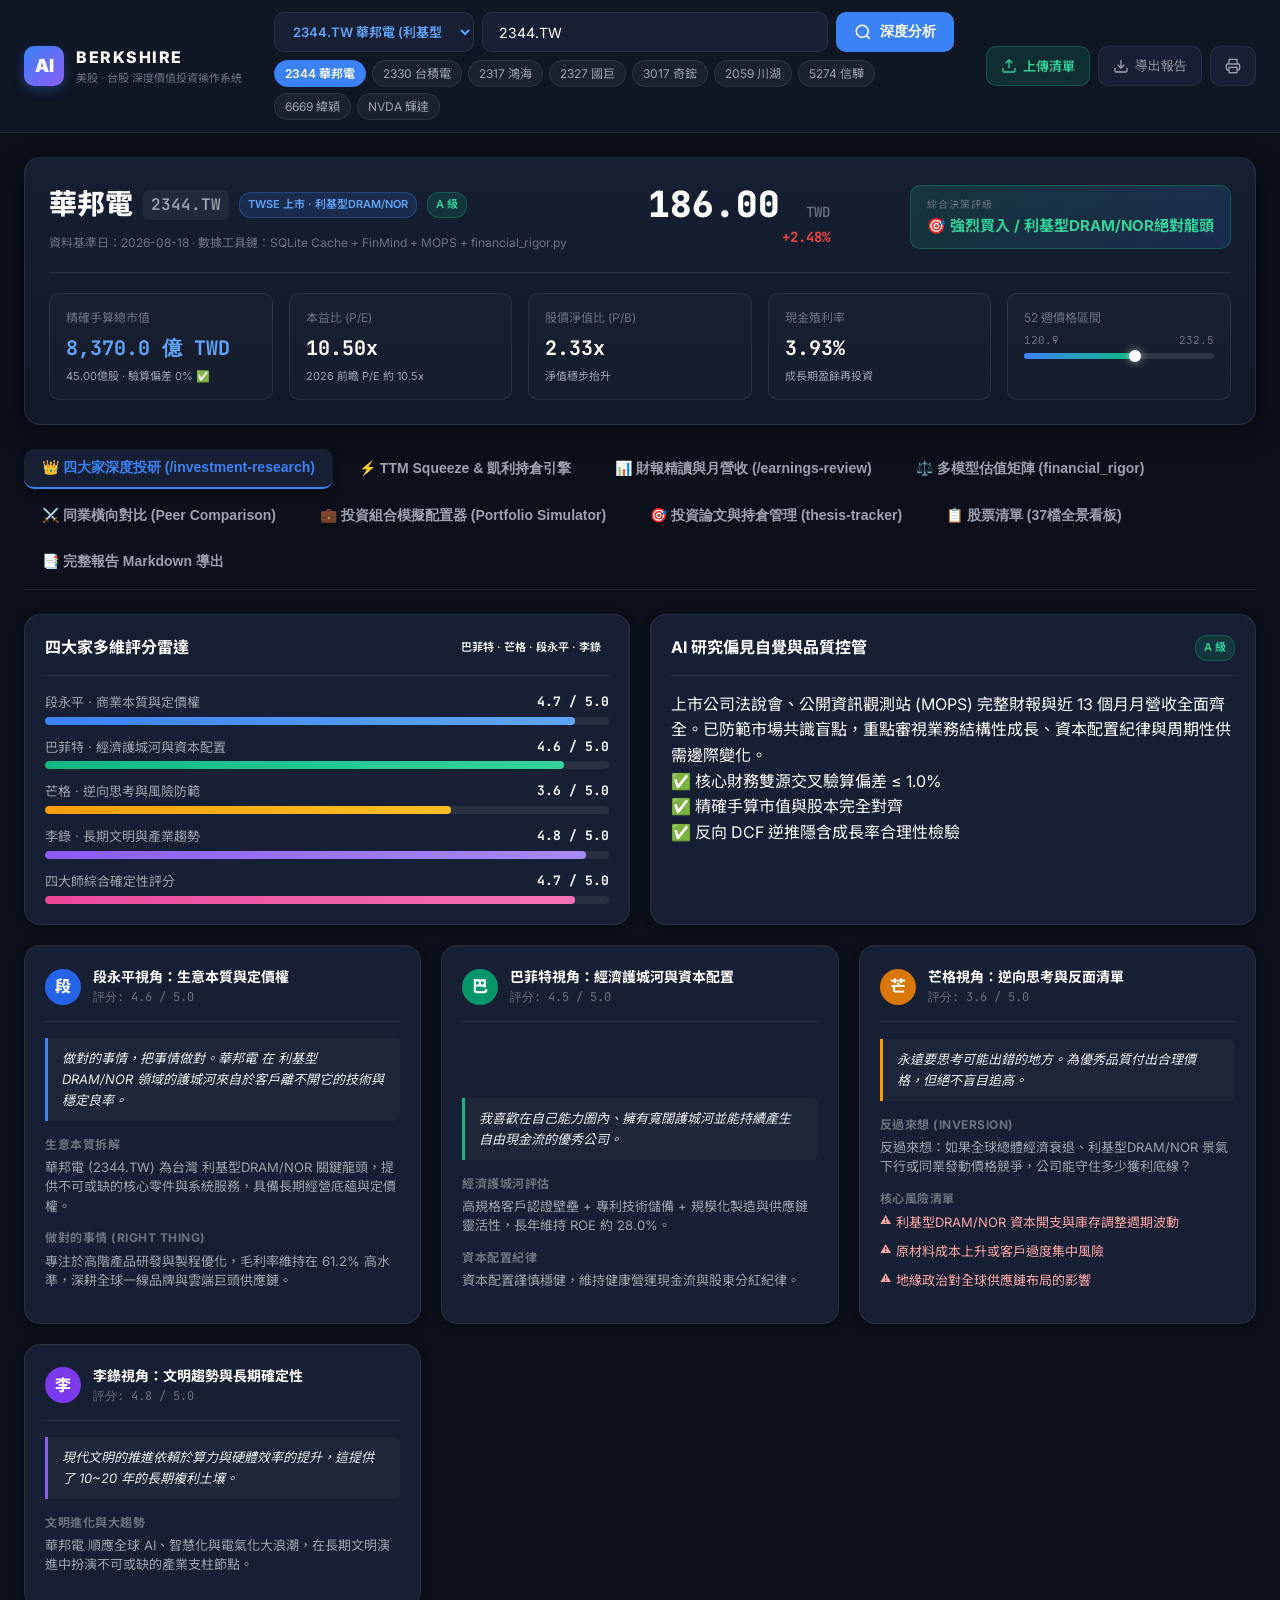
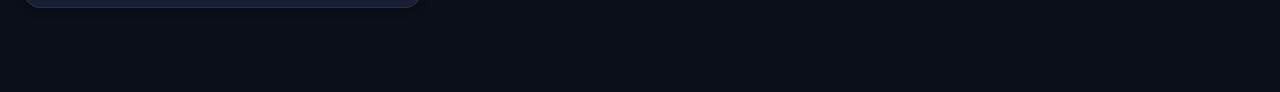
==== commit bc6d74a2: "chore: update dashboard cache busting version to 20260820_1" ====
--- a/dashboard/index.html
+++ b/dashboard/index.html
@@ -7,7 +7,7 @@
   <link rel="preconnect" href="https://fonts.googleapis.com">
   <link rel="preconnect" href="https://fonts.gstatic.com" crossorigin>
   <link href="https://fonts.googleapis.com/css2?family=Inter:wght@400;500;600;700;800&family=JetBrains+Mono:wght@400;500;700&family=Noto+Sans+TC:wght@400;500;700;900&display=swap" rel="stylesheet">
-  <link rel="stylesheet" href="style.css?v=20260818_1">
+  <link rel="stylesheet" href="style.css?v=20260820_1">
 </head>
 <body>
   <!-- Header -->
@@ -731,7 +731,7 @@
     </div>
   </main>
 
-  <script src="stocks_data.js?v=20260818_1"></script>
-  <script src="app.js?v=20260818_1"></script>
+  <script src="stocks_data.js?v=20260820_1"></script>
+  <script src="app.js?v=20260820_1"></script>
 </body>
 </html>
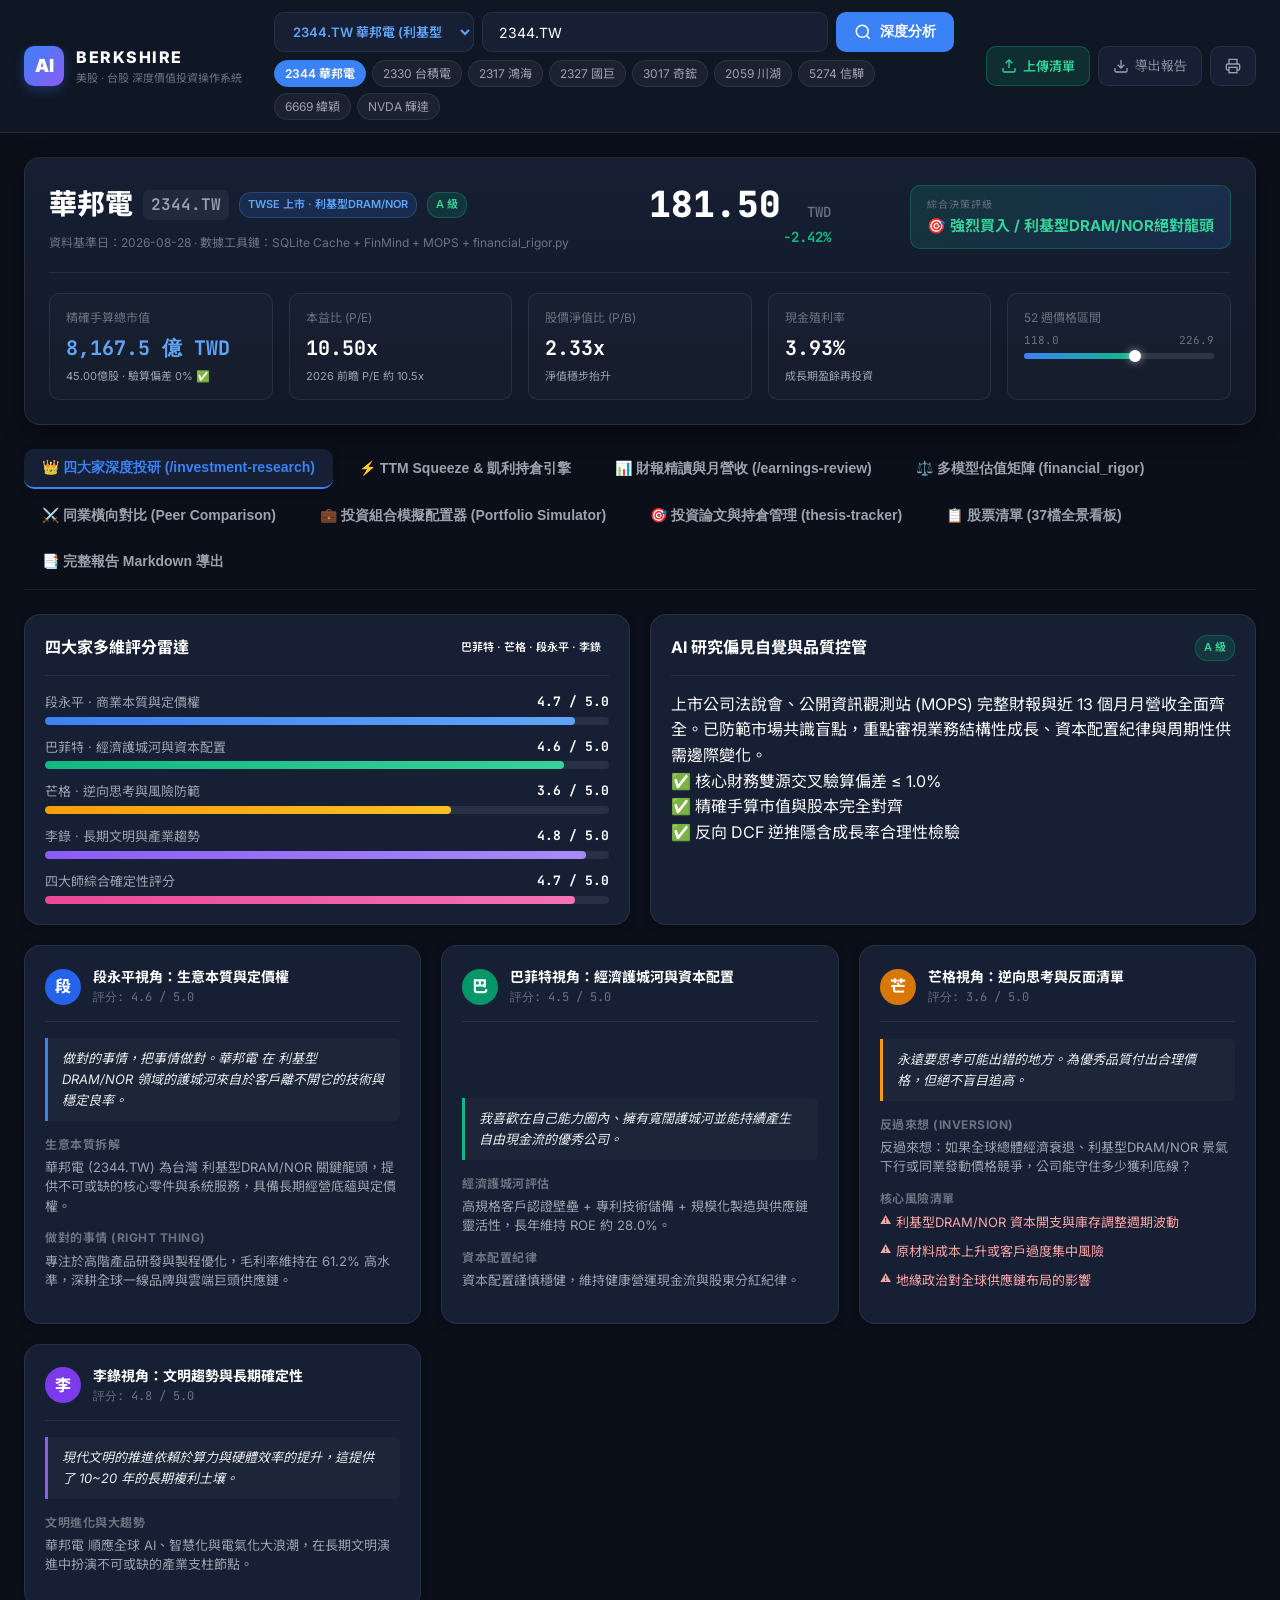
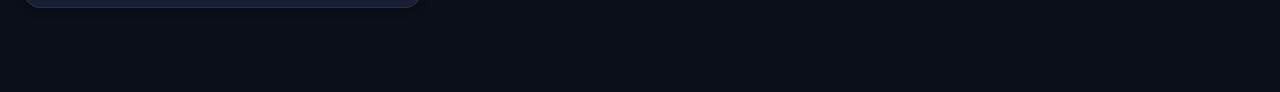
==== commit 7bd59981: "chore(data): refresh full 37 stocks dataset and bump cache version to 20260828_1" ====
--- a/dashboard/index.html
+++ b/dashboard/index.html
@@ -7,7 +7,7 @@
   <link rel="preconnect" href="https://fonts.googleapis.com">
   <link rel="preconnect" href="https://fonts.gstatic.com" crossorigin>
   <link href="https://fonts.googleapis.com/css2?family=Inter:wght@400;500;600;700;800&family=JetBrains+Mono:wght@400;500;700&family=Noto+Sans+TC:wght@400;500;700;900&display=swap" rel="stylesheet">
-  <link rel="stylesheet" href="style.css?v=20260820_1">
+  <link rel="stylesheet" href="style.css?v=20260828_1">
 </head>
 <body>
   <!-- Header -->
@@ -695,15 +695,33 @@
             <table class="data-table screener-table" id="screenerTable">
               <thead>
                 <tr>
-                  <th style="text-align:left;">代碼 / 名稱</th>
-                  <th style="text-align:left;">所屬產業細分</th>
-                  <th>最新價 (TWD)</th>
-                  <th>漲跌幅</th>
-                  <th>本益比 (PE)</th>
-                  <th>手算總市值</th>
-                  <th>TTM Squeeze 狀態</th>
-                  <th>四大家綜合評分</th>
-                  <th>決策評級</th>
+                  <th class="sortable" onclick="window.sortScreener('symbol', this)" style="text-align:left;">
+                    <div class="th-content"><span>代碼 / 名稱</span><span class="sort-arrows"><span class="arrow-up">▲</span><span class="arrow-down">▼</span></span></div>
+                  </th>
+                  <th class="sortable" onclick="window.sortScreener('sector', this)" style="text-align:left;">
+                    <div class="th-content"><span>所屬產業細分</span><span class="sort-arrows"><span class="arrow-up">▲</span><span class="arrow-down">▼</span></span></div>
+                  </th>
+                  <th class="sortable" onclick="window.sortScreener('price', this)">
+                    <div class="th-content"><span>最新價 (TWD)</span><span class="sort-arrows"><span class="arrow-up">▲</span><span class="arrow-down">▼</span></span></div>
+                  </th>
+                  <th class="sortable" onclick="window.sortScreener('change_pct', this)">
+                    <div class="th-content"><span>漲跌幅</span><span class="sort-arrows"><span class="arrow-up">▲</span><span class="arrow-down">▼</span></span></div>
+                  </th>
+                  <th class="sortable" onclick="window.sortScreener('pe', this)">
+                    <div class="th-content"><span>本益比 (PE)</span><span class="sort-arrows"><span class="arrow-up">▲</span><span class="arrow-down">▼</span></span></div>
+                  </th>
+                  <th class="sortable" onclick="window.sortScreener('market_cap', this)">
+                    <div class="th-content"><span>手算總市值</span><span class="sort-arrows"><span class="arrow-up">▲</span><span class="arrow-down">▼</span></span></div>
+                  </th>
+                  <th class="sortable" onclick="window.sortScreener('ttm', this)">
+                    <div class="th-content"><span>TTM Squeeze 狀態</span><span class="sort-arrows"><span class="arrow-up">▲</span><span class="arrow-down">▼</span></span></div>
+                  </th>
+                  <th class="sortable sort-desc" onclick="window.sortScreener('composite', this)">
+                    <div class="th-content"><span>四大家綜合評分</span><span class="sort-arrows"><span class="arrow-up">▲</span><span class="arrow-down">▼</span></span></div>
+                  </th>
+                  <th class="sortable" onclick="window.sortScreener('verdict', this)">
+                    <div class="th-content"><span>決策評級</span><span class="sort-arrows"><span class="arrow-up">▲</span><span class="arrow-down">▼</span></span></div>
+                  </th>
                   <th>操作</th>
                 </tr>
               </thead>
@@ -731,7 +749,7 @@
     </div>
   </main>
 
-  <script src="stocks_data.js?v=20260820_1"></script>
-  <script src="app.js?v=20260820_1"></script>
+  <script src="stocks_data.js?v=20260828_1"></script>
+  <script src="app.js?v=20260828_1"></script>
 </body>
 </html>
--- a/dashboard/style.css
+++ b/dashboard/style.css
@@ -966,6 +966,70 @@
   position: sticky;
   top: 0;
   z-index: 10;
+}
+
+.screener-table th.sortable {
+  cursor: pointer;
+  user-select: none;
+  transition: all 0.15s ease;
+  white-space: nowrap;
+}
+
+.screener-table th.sortable:hover {
+  background-color: rgba(59, 130, 246, 0.18);
+  color: #93c5fd;
+}
+
+.th-content {
+  display: inline-flex;
+  align-items: center;
+  gap: 5px;
+  justify-content: inherit;
+}
+
+.sort-arrows {
+  display: inline-flex;
+  flex-direction: column;
+  font-size: 8px;
+  line-height: 7px;
+  color: var(--text-muted);
+  opacity: 0.45;
+  transition: all 0.15s ease;
+  user-select: none;
+  margin-left: 2px;
+}
+
+.screener-table th.sortable:hover .sort-arrows {
+  opacity: 0.9;
+  color: #93c5fd;
+}
+
+.screener-table th.sort-asc .sort-arrows {
+  opacity: 1;
+}
+
+.screener-table th.sort-asc .arrow-up {
+  color: #3b82f6;
+  font-weight: 900;
+  text-shadow: 0 0 6px rgba(59, 130, 246, 0.6);
+}
+
+.screener-table th.sort-asc .arrow-down {
+  opacity: 0.2;
+}
+
+.screener-table th.sort-desc .sort-arrows {
+  opacity: 1;
+}
+
+.screener-table th.sort-desc .arrow-down {
+  color: #3b82f6;
+  font-weight: 900;
+  text-shadow: 0 0 6px rgba(59, 130, 246, 0.6);
+}
+
+.screener-table th.sort-desc .arrow-up {
+  opacity: 0.2;
 }
 
 .screener-table tr {
@@ -1453,6 +1517,206 @@
   white-space: nowrap;
 }
 
+/* Mobile & Responsive Rules (Phone & Tablet) */
+@media (max-width: 768px) {
+  .app-container {
+    padding: 12px 10px 40px 10px;
+  }
+
+  .app-header .header-container {
+    flex-direction: column;
+    align-items: stretch;
+    gap: 12px;
+  }
+
+  .brand {
+    justify-content: flex-start;
+  }
+
+  .header-actions {
+    width: 100%;
+    display: flex;
+    gap: 8px;
+  }
+
+  .stock-select {
+    flex: 1;
+    max-width: 100%;
+    min-height: 40px;
+    font-size: 14px;
+  }
+
+  .tabs-nav {
+    overflow-x: auto;
+    white-space: nowrap;
+    -webkit-overflow-scrolling: touch;
+    scrollbar-width: none;
+    padding-bottom: 6px;
+    margin-bottom: 16px;
+    gap: 6px;
+  }
+
+  .tabs-nav::-webkit-scrollbar {
+    display: none;
+  }
+
+  .tab-btn {
+    padding: 8px 14px;
+    font-size: 13px;
+    flex-shrink: 0;
+    min-height: 38px;
+  }
+
+  .search-section {
+    flex-direction: column;
+    align-items: stretch;
+    gap: 10px;
+    margin-bottom: 16px;
+  }
+
+  .search-box {
+    max-width: 100%;
+    width: 100%;
+  }
+
+  .search-input {
+    min-height: 42px;
+    font-size: 14px;
+  }
+
+  .btn-search {
+    min-height: 42px;
+    padding: 0 16px;
+  }
+
+  .quick-tags {
+    overflow-x: auto;
+    white-space: nowrap;
+    -webkit-overflow-scrolling: touch;
+    scrollbar-width: none;
+    padding-bottom: 4px;
+  }
+
+  .quick-tags::-webkit-scrollbar {
+    display: none;
+  }
+
+  .tag-btn {
+    padding: 5px 10px;
+    font-size: 12px;
+    min-height: 32px;
+  }
+
+  .hero-container {
+    flex-direction: column;
+    align-items: stretch;
+    gap: 16px;
+  }
+
+  .hero-right {
+    display: flex;
+    justify-content: space-between;
+    align-items: center;
+    width: 100%;
+    border-top: 1px solid rgba(255, 255, 255, 0.06);
+    padding-top: 12px;
+  }
+
+  .hero-metrics-grid {
+    grid-template-columns: repeat(2, 1fr);
+    gap: 10px;
+  }
+
+  .grid-2col, .grid-3col, .grid-4col {
+    grid-template-columns: 1fr;
+    gap: 16px;
+  }
+
+  .valuation-summary-grid {
+    grid-template-columns: 1fr;
+    gap: 12px;
+  }
+
+  .kelly-grid {
+    grid-template-columns: 1fr;
+    gap: 16px;
+  }
+
+  .kelly-metrics-summary {
+    grid-template-columns: repeat(2, 1fr);
+    gap: 10px;
+  }
+
+  .table-responsive {
+    overflow-x: auto;
+    -webkit-overflow-scrolling: touch;
+    border-radius: var(--radius-md);
+  }
+
+  .screener-table th:first-child,
+  .screener-table td:first-child {
+    position: sticky;
+    left: 0;
+    background-color: #111827;
+    z-index: 2;
+    box-shadow: 2px 0 8px rgba(0, 0, 0, 0.5);
+  }
+
+  .screener-filter-group {
+    overflow-x: auto;
+    white-space: nowrap;
+    -webkit-overflow-scrolling: touch;
+    scrollbar-width: none;
+    width: 100%;
+    padding-bottom: 4px;
+    margin-top: 8px;
+  }
+
+  .screener-filter-group::-webkit-scrollbar {
+    display: none;
+  }
+
+  .peer-selector-group {
+    overflow-x: auto;
+    white-space: nowrap;
+    -webkit-overflow-scrolling: touch;
+    scrollbar-width: none;
+    width: 100%;
+    padding-bottom: 4px;
+    margin-top: 8px;
+  }
+
+  .peer-selector-group::-webkit-scrollbar {
+    display: none;
+  }
+}
+
+@media (max-width: 480px) {
+  .hero-metrics-grid {
+    grid-template-columns: 1fr;
+  }
+
+  .kelly-metrics-summary {
+    grid-template-columns: 1fr;
+  }
+
+  .price-current {
+    font-size: 28px;
+  }
+
+  .stock-name {
+    font-size: 20px;
+  }
+
+  .brand-title {
+    font-size: 16px;
+  }
+
+  .brand-subtitle {
+    font-size: 10px;
+  }
+}
+
 /* Print Rules */
 @media print {
   body { background: #fff; color: #000; }
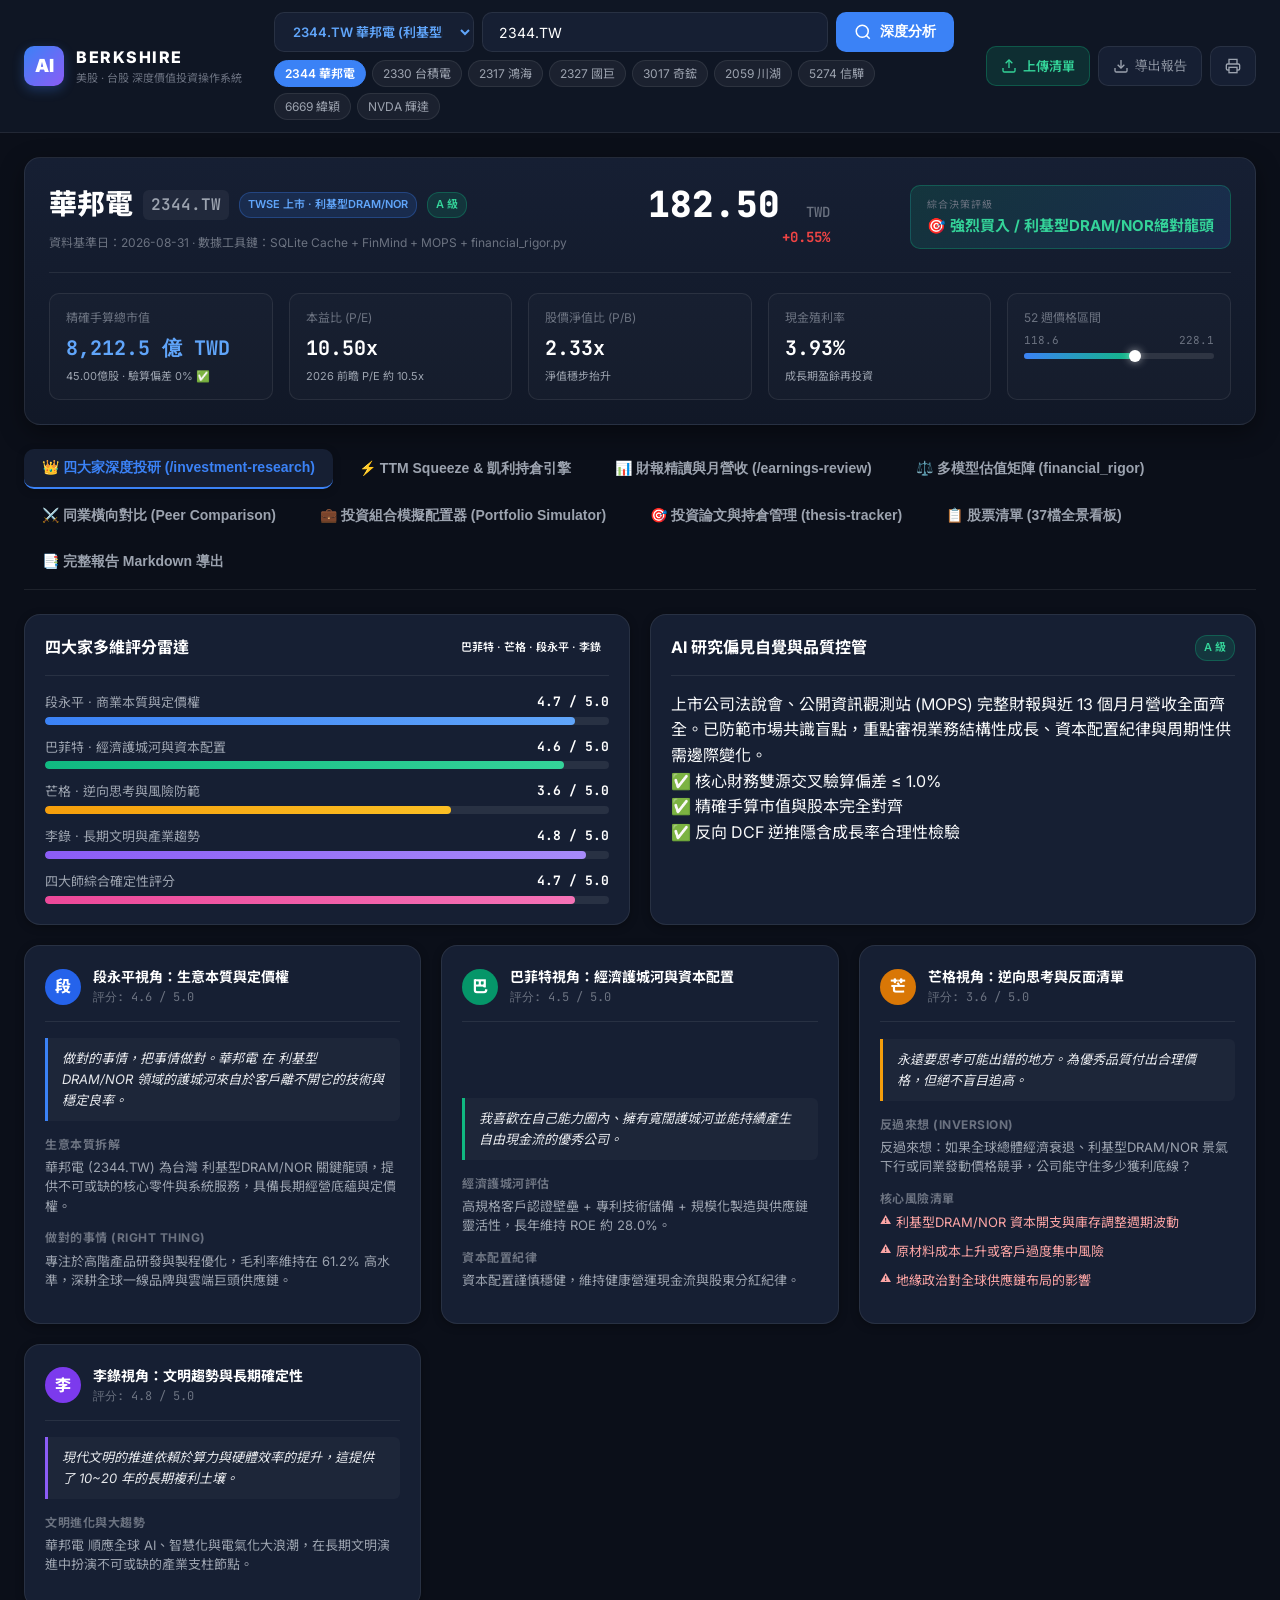
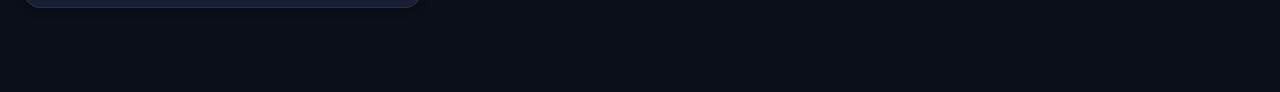
==== commit 942dbd3e: "fix(ci): add requirements.txt and fix pip cache step in daily-update.yml workflow; refresh dataset t" ====
--- a/dashboard/index.html
+++ b/dashboard/index.html
@@ -7,7 +7,7 @@
   <link rel="preconnect" href="https://fonts.googleapis.com">
   <link rel="preconnect" href="https://fonts.gstatic.com" crossorigin>
   <link href="https://fonts.googleapis.com/css2?family=Inter:wght@400;500;600;700;800&family=JetBrains+Mono:wght@400;500;700&family=Noto+Sans+TC:wght@400;500;700;900&display=swap" rel="stylesheet">
-  <link rel="stylesheet" href="style.css?v=20260828_1">
+  <link rel="stylesheet" href="style.css?v=20260831_1">
 </head>
 <body>
   <!-- Header -->
@@ -749,7 +749,7 @@
     </div>
   </main>
 
-  <script src="stocks_data.js?v=20260828_1"></script>
-  <script src="app.js?v=20260828_1"></script>
+  <script src="stocks_data.js?v=20260831_1"></script>
+  <script src="app.js?v=20260831_1"></script>
 </body>
 </html>
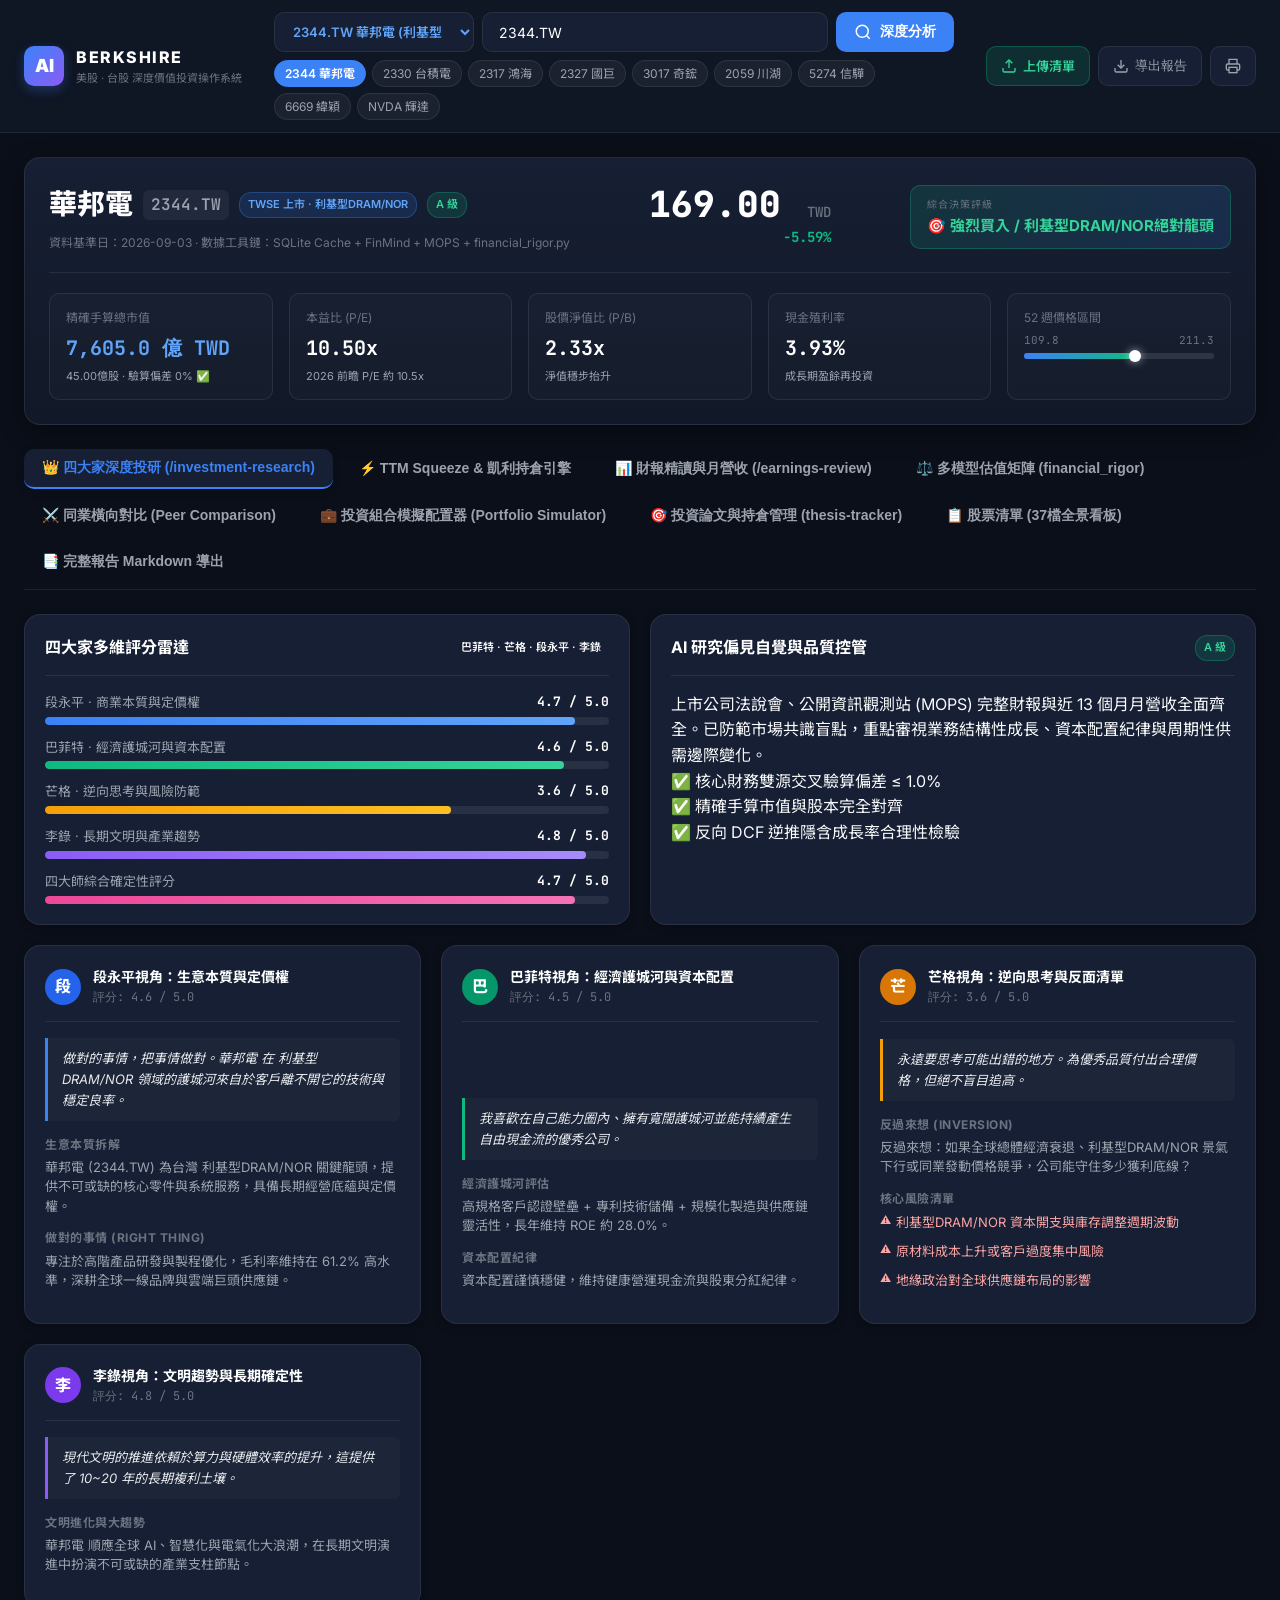
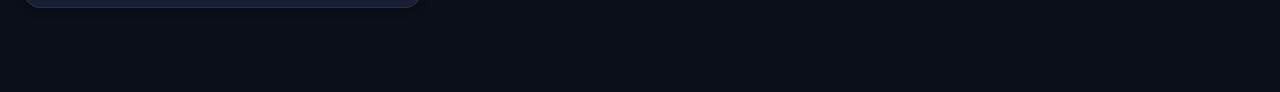
==== commit 10b28fce: "chore(data): refresh full 37 stocks dataset and bump cache version to 20260903_1" ====
--- a/dashboard/index.html
+++ b/dashboard/index.html
@@ -7,7 +7,7 @@
   <link rel="preconnect" href="https://fonts.googleapis.com">
   <link rel="preconnect" href="https://fonts.gstatic.com" crossorigin>
   <link href="https://fonts.googleapis.com/css2?family=Inter:wght@400;500;600;700;800&family=JetBrains+Mono:wght@400;500;700&family=Noto+Sans+TC:wght@400;500;700;900&display=swap" rel="stylesheet">
-  <link rel="stylesheet" href="style.css?v=20260831_1">
+  <link rel="stylesheet" href="style.css?v=20260903_1">
 </head>
 <body>
   <!-- Header -->
@@ -749,7 +749,7 @@
     </div>
   </main>
 
-  <script src="stocks_data.js?v=20260831_1"></script>
-  <script src="app.js?v=20260831_1"></script>
+  <script src="stocks_data.js?v=20260903_1"></script>
+  <script src="app.js?v=20260903_1"></script>
 </body>
 </html>
